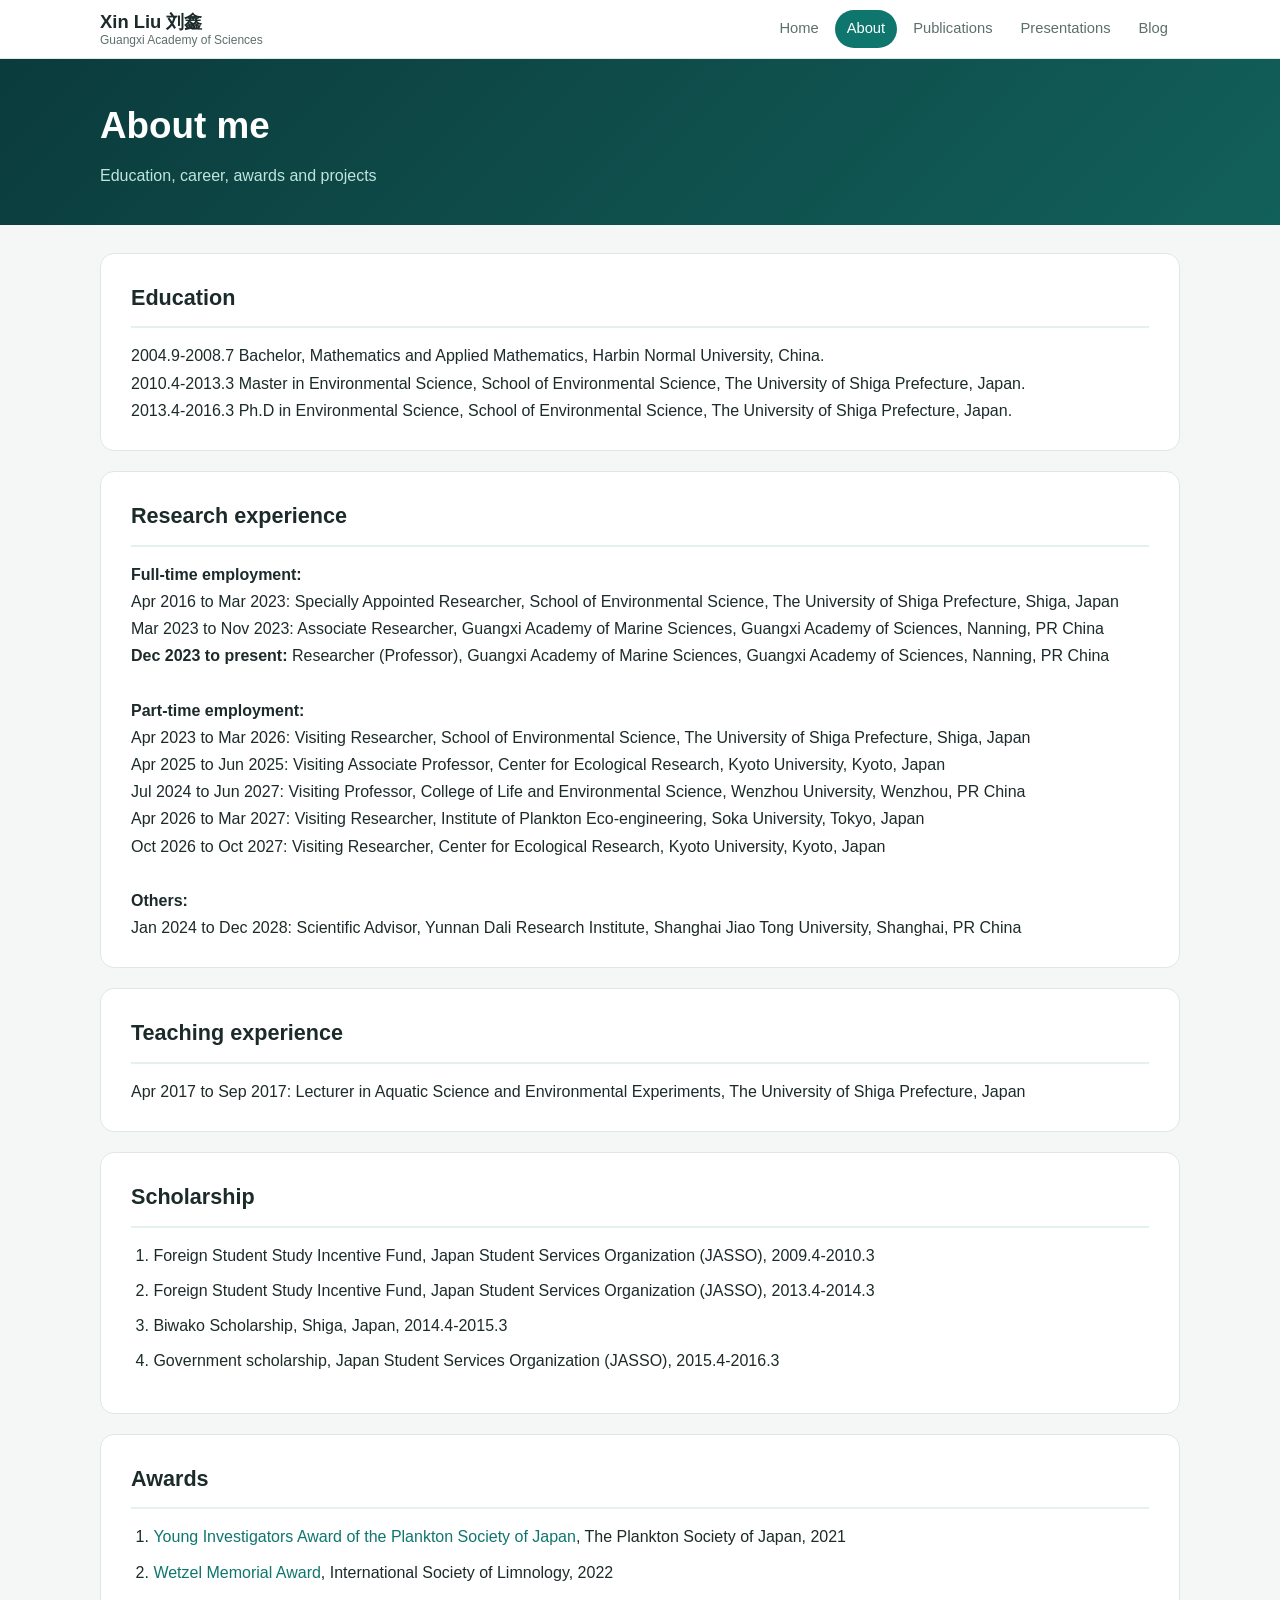
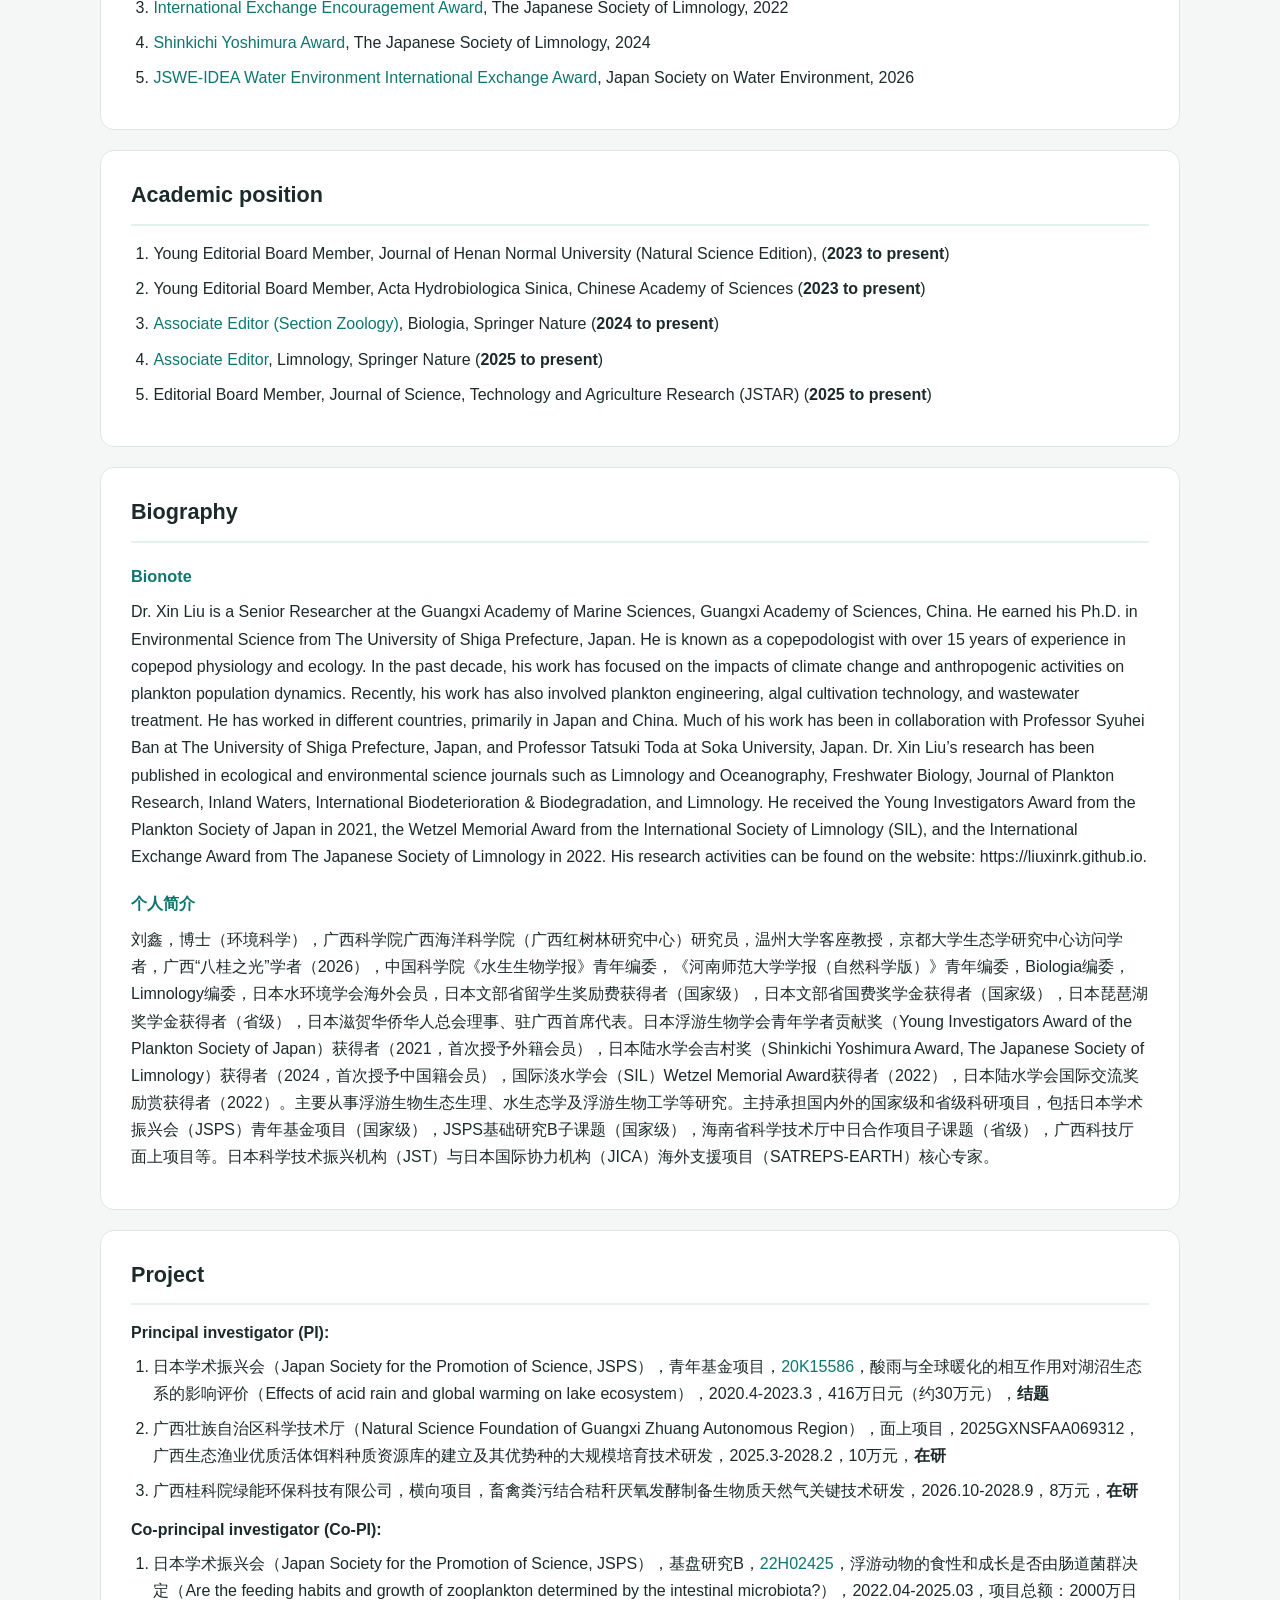
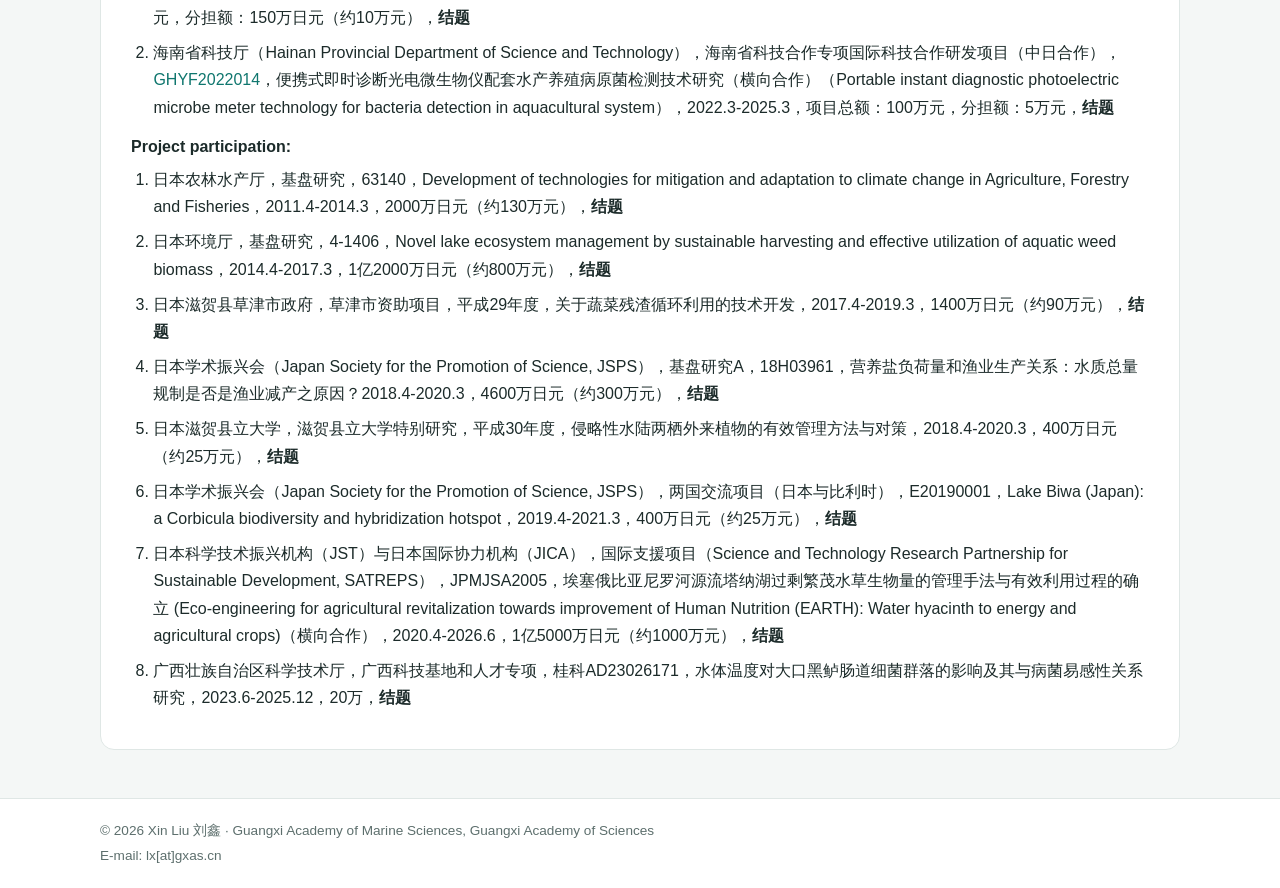
==== about.html @ dd2a8483 "Enlarge home motto" ====
<!doctype html>
<html lang="en">
<head>
  <meta charset="utf-8">
  <meta name="viewport" content="width=device-width, initial-scale=1">
  <title>About | Xin Liu 刘鑫</title>
  <meta name="description" content="Xin Liu (刘鑫) — plankton ecology, Guangxi Academy of Marine Sciences.">
  <link rel="icon" href="assets/favicon.svg" type="image/svg+xml">
  <link rel="stylesheet" href="assets/style.css?v=20261119g">
</head>
<body>
  <header class="site-header">
    <a class="brand" href="index.html">
      <span class="brand-name">Xin Liu <span class="cjk">刘鑫</span></span>
      <span class="brand-sub">Guangxi Academy of Sciences</span>
    </a>
    <nav class="site-nav" aria-label="Main">
      <a href="index.html">Home</a>
      <a href="about.html" aria-current="page">About</a>
      <a href="publications.html">Publications</a>
      <a href="presentations.html">Presentations</a>
      <a href="blog.html">Blog</a>
    </nav>
  </header>
  <section class="page-head">
    <div class="wrap">
      <h1>About me</h1>
      <p>Education, career, awards and projects</p>
    </div>
  </section>
  <main class="wrap stack">
    <section class="card">
      <h2>Education</h2>
      <div class="prose">2004.9-2008.7 Bachelor, Mathematics and Applied Mathematics, Harbin Normal University, China.<br/>2010.4-2013.3 Master in Environmental Science, School of Environmental Science, The University of Shiga Prefecture, Japan.<br/>2013.4-2016.3 Ph.D in Environmental Science, School of Environmental Science, The University of Shiga Prefecture, Japan.</div>
    </section>
    <section class="card">
      <h2>Research experience</h2>
      <div class="prose"><strong>Full-time employment:</strong><br/>Apr 2016 to Mar 2023: Specially Appointed Researcher, School of Environmental Science, The University of Shiga Prefecture, Shiga, Japan<br/>Mar 2023 to Nov 2023: Associate Researcher, Guangxi Academy of Marine Sciences, Guangxi Academy of Sciences, Nanning, PR China<br/><strong>Dec 2023 to present:</strong> Researcher (Professor), Guangxi Academy of Marine Sciences, Guangxi Academy of Sciences, Nanning, PR China<br/><br/><strong>Part-time employment:</strong><br/>Apr 2023 to Mar 2026: Visiting Researcher, School of Environmental Science, The University of Shiga Prefecture, Shiga, Japan<br/>Apr 2025 to Jun 2025: Visiting Associate Professor, Center for Ecological Research, Kyoto University, Kyoto, Japan<br/>Jul 2024 to Jun 2027: Visiting Professor, College of Life and Environmental Science, Wenzhou University, Wenzhou, PR China<br/>Apr 2026 to Mar 2027: Visiting Researcher, Institute of Plankton Eco-engineering, Soka University, Tokyo, Japan<br/>Oct 2026 to Oct 2027: Visiting Researcher, Center for Ecological Research, Kyoto University, Kyoto, Japan<br/><br/><strong>Others:</strong><br/>Jan 2024 to Dec 2028: Scientific Advisor, Yunnan Dali Research Institute, Shanghai Jiao Tong University, Shanghai, PR China</div>
    </section>
    <section class="card">
      <h2>Teaching experience</h2>
      <div class="prose">Apr 2017 to Sep 2017: Lecturer in Aquatic Science and Environmental Experiments, The University of Shiga Prefecture, Japan</div>
    </section>
    <section class="card">
      <h2>Scholarship</h2>
      <div class="prose"><ol><li>Foreign Student Study Incentive Fund, Japan Student Services Organization (JASSO), 2009.4-2010.3</li><li>Foreign Student Study Incentive Fund, Japan Student Services Organization (JASSO), 2013.4-2014.3</li><li>Biwako Scholarship, Shiga, Japan, 2014.4-2015.3</li><li>Government scholarship, Japan Student Services Organization (JASSO), 2015.4-2016.3</li></ol></div>
    </section>
    <section class="card">
      <h2>Awards</h2>
      <div class="prose"><ol><li><a href="https://www.plankton.jp/sub11.html" rel="noopener" target="_blank">Young Investigators Award of the Plankton Society of Japan</a>, The Plankton Society of Japan, 2021</li><li><a href="https://limnology.org/funding/wetzel-sil-congress-travel-award/past-winners-wetzel-sil-congress-travel-award/" rel="noopener" target="_blank">Wetzel Memorial Award</a>, International Society of Limnology, 2022</li><li><a href="https://www.jslim.jp/?page_id=446" rel="noopener" target="_blank">International Exchange Encouragement Award</a>, The Japanese Society of Limnology, 2022</li><li><a href="https://www.jslim.jp/?page_id=438" rel="noopener" target="_blank">Shinkichi Yoshimura Award</a>, The Japanese Society of Limnology, 2024</li><li><a href="https://www.jswe.or.jp/awards/idea/index.html" rel="noopener" target="_blank">JSWE-IDEA Water Environment International Exchange Award</a>, Japan Society on Water Environment, 2026</li></ol></div>
    </section>
    <section class="card">
      <h2>Academic position</h2>
      <div class="prose"><ol><li>Young Editorial Board Member, Journal of Henan Normal University (Natural Science Edition), (<strong>2023 to present</strong>)</li><li>Young Editorial Board Member, Acta Hydrobiologica Sinica, Chinese Academy of Sciences (<strong>2023 to present</strong>)</li><li><a href="https://link.springer.com/journal/11756/editorial-board" rel="noopener" target="_blank">Associate Editor (Section Zoology)</a>, Biologia, Springer Nature (<strong>2024 to present</strong>)</li><li><a href="https://link.springer.com/journal/10201/editorial-board" rel="noopener" target="_blank">Associate Editor</a>, Limnology, Springer Nature (<strong>2025 to present</strong>)</li><li>Editorial Board Member, Journal of Science, Technology and Agriculture Research (JSTAR) (<strong>2025 to present</strong>)</li></ol></div>
    </section>
    <section class="card" id="bio">
      <h2>Biography</h2>
      <div class="prose"><h3>Bionote</h3><p>Dr. Xin Liu is a Senior Researcher at the Guangxi Academy of Marine Sciences, Guangxi Academy of Sciences, China. He earned his Ph.D. in Environmental Science from The University of Shiga Prefecture, Japan. He is known as a copepodologist with over 15 years of experience in copepod physiology and ecology. In the past decade, his work has focused on the impacts of climate change and anthropogenic activities on plankton population dynamics. Recently, his work has also involved plankton engineering, algal cultivation technology, and wastewater treatment. He has worked in different countries, primarily in Japan and China. Much of his work has been in collaboration with Professor Syuhei Ban at The University of Shiga Prefecture, Japan, and Professor Tatsuki Toda at Soka University, Japan. Dr. Xin Liu’s research has been published in ecological and environmental science journals such as Limnology and Oceanography, Freshwater Biology, Journal of Plankton Research, Inland Waters, International Biodeterioration &amp; Biodegradation, and Limnology. He received the Young Investigators Award from the Plankton Society of Japan in 2021, the Wetzel Memorial Award from the International Society of Limnology (SIL), and the International Exchange Award from The Japanese Society of Limnology in 2022. His research activities can be found on the website: https://liuxinrk.github.io.</p><h3>个人简介</h3><p>刘鑫，博士（环境科学），广西科学院广西海洋科学院（广西红树林研究中心）研究员，温州大学客座教授，京都大学生态学研究中心访问学者，广西“八桂之光”学者（2026），中国科学院《水生生物学报》青年编委，《河南师范大学学报（自然科学版）》青年编委，Biologia编委，Limnology编委，日本水环境学会海外会员，日本文部省留学生奖励费获得者（国家级），日本文部省国费奖学金获得者（国家级），日本琵琶湖奖学金获得者（省级），日本滋贺华侨华人总会理事、驻广西首席代表。日本浮游生物学会青年学者贡献奖（Young Investigators Award of the Plankton Society of Japan）获得者（2021，首次授予外籍会员），日本陆水学会吉村奖（Shinkichi Yoshimura Award, The Japanese Society of Limnology）获得者（2024，首次授予中国籍会员），国际淡水学会（SIL）Wetzel Memorial Award获得者（2022），日本陆水学会国际交流奖励赏获得者（2022）。主要从事浮游生物生态生理、水生态学及浮游生物工学等研究。主持承担国内外的国家级和省级科研项目，包括日本学术振兴会（JSPS）青年基金项目（国家级），JSPS基础研究B子课题（国家级），海南省科学技术厅中日合作项目子课题（省级），广西科技厅面上项目等。日本科学技术振兴机构（JST）与日本国际协力机构（JICA）海外支援项目（SATREPS-EARTH）核心专家。</p></div>
    </section>
    <section class="card">
      <h2>Project</h2>
      <div class="prose"><strong>Principal investigator (PI):</strong><ol><li>日本学术振兴会（Japan Society for the Promotion of Science, JSPS），青年基金项目，<a href="https://kaken.nii.ac.jp/ja/grant/KAKENHI-PROJECT-20K15586/" rel="noopener" target="_blank">20K15586</a>，酸雨与全球暖化的相互作用对湖沼生态系的影响评价（Effects of acid rain and global warming on lake ecosystem），2020.4-2023.3，416万日元（约30万元），<strong>结题</strong></li><li>广西壮族自治区科学技术厅（Natural Science Foundation of Guangxi Zhuang Autonomous Region），面上项目，2025GXNSFAA069312，广西生态渔业优质活体饵料种质资源库的建立及其优势种的大规模培育技术研发，2025.3-2028.2，10万元，<strong>在研</strong></li><li>广西桂科院绿能环保科技有限公司，横向项目，畜禽粪污结合秸秆厌氧发酵制备生物质天然气关键技术研发，2026.10-2028.9，8万元，<strong>在研</strong></li></ol><strong>Co-principal investigator (Co-PI):</strong><ol><li>日本学术振兴会（Japan Society for the Promotion of Science, JSPS），基盘研究B，<a href="https://kaken.nii.ac.jp/ja/grant/KAKENHI-PROJECT-23K23690/" rel="noopener" target="_blank">22H02425</a>，浮游动物的食性和成长是否由肠道菌群决定（Are the feeding habits and growth of zooplankton determined by the intestinal microbiota?），2022.04-2025.03，项目总额：2000万日元，分担额：150万日元（约10万元），<strong>结题</strong></li><li>海南省科技厅（Hainan Provincial Department of Science and Technology），海南省科技合作专项国际科技合作研发项目（中日合作），<a href="http://dost.hainan.gov.cn/xxgk/xxgkzl/xxgkml/202203/t20220314_3154791.html" rel="noopener" target="_blank">GHYF2022014</a>，便携式即时诊断光电微生物仪配套水产养殖病原菌检测技术研究（横向合作）（Portable instant diagnostic photoelectric microbe meter technology for bacteria detection in aquacultural system），2022.3-2025.3，项目总额：100万元，分担额：5万元，<strong>结题</strong></li></ol><strong>Project participation:</strong><ol><li>日本农林水产厅，基盘研究，63140，Development of technologies for mitigation and adaptation to climate change in Agriculture, Forestry and Fisheries，2011.4-2014.3，2000万日元（约130万元），<strong>结题</strong></li><li>日本环境厅，基盘研究，4-1406，Novel lake ecosystem management by sustainable harvesting and effective utilization of aquatic weed biomass，2014.4-2017.3，1亿2000万日元（约800万元），<strong>结题</strong></li><li>日本滋贺县草津市政府，草津市资助项目，平成29年度，关于蔬菜残渣循环利用的技术开发，2017.4-2019.3，1400万日元（约90万元），<strong>结题</strong></li><li>日本学术振兴会（Japan Society for the Promotion of Science, JSPS），基盘研究A，18H03961，营养盐负荷量和渔业生产关系：水质总量规制是否是渔业减产之原因？2018.4-2020.3，4600万日元（约300万元），<strong>结题</strong></li><li>日本滋贺县立大学，滋贺县立大学特别研究，平成30年度，侵略性水陆两栖外来植物的有效管理方法与对策，2018.4-2020.3，400万日元（约25万元），<strong>结题</strong></li><li>日本学术振兴会（Japan Society for the Promotion of Science, JSPS），两国交流项目（日本与比利时），E20190001，Lake Biwa (Japan): a Corbicula biodiversity and hybridization hotspot，2019.4-2021.3，400万日元（约25万元），<strong>结题</strong></li><li>日本科学技术振兴机构（JST）与日本国际协力机构（JICA），国际支援项目（Science and Technology Research Partnership for Sustainable Development, SATREPS），JPMJSA2005，埃塞俄比亚尼罗河源流塔纳湖过剩繁茂水草生物量的管理手法与有效利用过程的确立 (Eco-engineering for agricultural revitalization towards improvement of Human Nutrition (EARTH): Water hyacinth to energy and agricultural crops)（横向合作），2020.4-2026.6，1亿5000万日元（约1000万元），<strong>结题</strong></li><li>广西壮族自治区科学技术厅，广西科技基地和人才专项，桂科AD23026171，水体温度对大口黑鲈肠道细菌群落的影响及其与病菌易感性关系研究，2023.6-2025.12，20万，<strong>结题</strong></li></ol></div>
    </section>
  </main>
  <footer class="site-footer">
    <div class="wrap">
      <p>© 2026 Xin Liu 刘鑫 · Guangxi Academy of Marine Sciences, Guangxi Academy of Sciences</p>
      <p>E-mail: lx[at]gxas.cn</p>
    </div>
  </footer>
</body>
</html>
---- assets/style.css ----
:root {
  --bg: #f4f7f6;
  --surface: #ffffff;
  --text: #1c2b2a;
  --muted: #5d6f6d;
  --line: #dfe7e5;
  --accent: #0f766e;
  --accent-soft: #e3f2ef;
  --hero-1: #0b3b3c;
  --hero-2: #12605a;
  --radius: 14px;
  --font: -apple-system, BlinkMacSystemFont, "Segoe UI", "PingFang SC", "Hiragino Sans GB",
    "Microsoft YaHei", "Noto Sans CJK SC", "Hiragino Kaku Gothic ProN", Roboto, Arial, sans-serif;
}

* { box-sizing: border-box; }
html { scroll-behavior: smooth; scroll-padding-top: 80px; }
body { margin: 0; background: var(--bg); color: var(--text); font: 16px/1.7 var(--font); }
img { max-width: 100%; height: auto; }
a { color: var(--accent); text-decoration: none; }
a:hover { text-decoration: underline; }
.wrap { width: min(1080px, 100% - 32px); margin-inline: auto; }
.muted { color: var(--muted); font-size: .9rem; }

/* header */
.site-header {
  position: sticky; top: 0; z-index: 10;
  display: flex; align-items: center; justify-content: space-between; gap: 16px;
  padding: 10px max(16px, calc((100% - 1080px) / 2));
  background: rgba(255, 255, 255, .92); backdrop-filter: blur(8px);
  border-bottom: 1px solid var(--line);
}
.brand { display: flex; flex-direction: column; line-height: 1.25; color: var(--text); }
.brand:hover { text-decoration: none; }
.brand-name { font-weight: 700; font-size: 1.15rem; }
.brand-sub { font-size: .75rem; color: var(--muted); }
.site-nav { display: flex; gap: 4px; overflow-x: auto; scrollbar-width: none; }
.site-nav a { padding: 6px 12px; border-radius: 999px; color: var(--muted); font-size: .92rem; white-space: nowrap; }
.site-nav a:hover { background: var(--accent-soft); color: var(--accent); text-decoration: none; }
.site-nav a[aria-current="page"] { background: var(--accent); color: #fff; }

/* hero */
.hero {
  position: relative; overflow: hidden; isolation: isolate;
  color: #eaf6f4;
  background:
    conic-gradient(from 148deg at 18% -40%, transparent 0deg, rgba(210,255,240,.06) 6deg, transparent 12deg,
      transparent 18deg, rgba(210,255,240,.045) 22deg, transparent 28deg, transparent 36deg,
      rgba(210,255,240,.035) 41deg, transparent 48deg, transparent 360deg),
    radial-gradient(ellipse 75% 95% at 22% -25%, rgba(170,240,222,.20), transparent 70%),
    radial-gradient(ellipse 70% 80% at 100% 125%, rgba(0,18,22,.45), transparent 70%),
    linear-gradient(165deg, #0d4646, #0a3536 55%, #082c2e);
  padding: 56px 0;
}
/* marine snow: slowly sinking particles */
.hero::before {
  content: ""; position: absolute; inset: 0; z-index: -1;
  background: url("marine-snow.svg") 0 0 / 600px 600px;
  animation: snow-sink 150s linear infinite;
}
@keyframes snow-sink { to { background-position: 0 600px; } }
@media (prefers-reduced-motion: reduce) { .hero::before { animation: none; } }
.hero-grid { display: grid; grid-template-columns: 1fr 300px; gap: 48px; align-items: center; }
.motto { margin: 0 0 22px; font-size: clamp(1.25rem, 2.6vw, 1.5rem); line-height: 1.5; font-weight: 500; color: #d3f1ec; }
.motto span { font-size: clamp(1rem, 1.9vw, 1.15rem); font-weight: 400; letter-spacing: .02em; color: #bfe5df; }
.hero h1 { margin: 0; font-size: clamp(2rem, 5vw, 3rem); line-height: 1.15; color: #fff; }
.alias { font-weight: 400; color: #bfe5df; font-size: .6em; }
.names { margin: 6px 0 18px; display: flex; gap: 16px; font-size: 1.25rem; color: #d6efeb; }
.affil { list-style: none; margin: 0 0 26px; padding: 0; font-size: .95rem; }
.affil li { padding-left: 16px; position: relative; margin-bottom: 6px; }
.affil li::before { content: ""; position: absolute; left: 0; top: .7em; width: 6px; height: 6px; border-radius: 50%; background: #5eead4; }
.actions { display: flex; flex-wrap: wrap; gap: 10px; }
.btn { display: inline-block; padding: 9px 20px; border-radius: 999px; background: #fff; color: var(--hero-1); font-weight: 600; font-size: .95rem; }
.btn:hover { text-decoration: none; background: #d9f3ee; }
.btn-ghost { background: transparent; color: #fff; border: 1px solid rgba(255,255,255,.6); }
.btn-ghost:hover { background: rgba(255,255,255,.12); }
.portrait-wrap { justify-self: center; }
.portrait { display: block; width: 300px; aspect-ratio: 1; object-fit: cover; border-radius: 50%; border: 5px solid rgba(255,255,255,.85); box-shadow: 0 16px 40px rgba(0,0,0,.3); }

/* page head (inner pages) */
.page-head { background: linear-gradient(135deg, var(--hero-1), var(--hero-2)); color: #fff; padding: 36px 0; }
.page-head h1 { margin: 0; font-size: clamp(1.7rem, 4vw, 2.3rem); }
.page-head p { margin: 4px 0 0; color: #bfe5df; }
.muted-inv { color: #bfe5df; }

/* cards & content */
.stack { display: flex; flex-direction: column; gap: 20px; padding: 28px 0 48px; }
.card { background: var(--surface); border: 1px solid var(--line); border-radius: var(--radius); padding: 26px 30px; min-width: 0; }
.card > h2 { margin: 0 0 14px; font-size: 1.35rem; padding-bottom: 10px; border-bottom: 2px solid var(--accent-soft); }
.card h3 { font-size: 1.02rem; margin: 20px 0 8px; color: var(--accent); }
.prose { overflow-wrap: anywhere; }
.prose p { margin: 0 0 12px; }
.prose ol, .prose ul { padding-left: 1.4em; margin: 6px 0 12px; }
.prose li { margin-bottom: 8px; }
.prose img { display: block; margin: 12px auto; border-radius: 8px; }
.prose u strong, .prose strong u { color: var(--accent); }

.chips { list-style: none; padding: 0; margin: 0; display: flex; flex-wrap: wrap; gap: 8px; }
.chips li { padding: 4px 12px; border-radius: 999px; background: var(--accent-soft); color: var(--accent); font-size: .9rem; }
.chips-muted li { background: #f0f3f2; color: var(--text); }

.timeline { list-style: none; padding: 0; margin: 0; }
.timeline li { display: grid; grid-template-columns: 96px 1fr; gap: 12px; padding: 8px 0; border-bottom: 1px dashed var(--line); }
.timeline li:last-child { border-bottom: 0; }
.timeline time { color: var(--muted); font-variant-numeric: tabular-nums; font-size: .9rem; padding-top: 1px; }
details summary { cursor: pointer; color: var(--accent); font-weight: 600; margin-top: 10px; }
details[open] summary { margin-bottom: 6px; }

.contact-grid { display: grid; grid-template-columns: 1fr 2fr; gap: 24px; }
.contact-grid h3 { margin-top: 0; }
.contact-grid p { margin: 0; }

/* publications */
.year-jump { display: flex; flex-wrap: wrap; gap: 6px; }
.year-jump a { padding: 3px 10px; border-radius: 6px; background: var(--surface); border: 1px solid var(--line); font-size: .88rem; }
.year { margin: 26px 0 6px !important; font-size: 1.2rem !important; }
.year:first-of-type { margin-top: 4px !important; }
.pubs { list-style: none; padding: 0; margin: 0; }
.pubs li { padding: 10px 0 10px 14px; border-left: 3px solid var(--accent-soft); margin-bottom: 8px; overflow-wrap: anywhere; }
.pubs li:hover { border-left-color: var(--accent); }

/* blog */
.post time { color: var(--muted); font-size: .88rem; }
.post > h2 { margin-top: 2px; }
.toc summary { margin: 0; }
.toc .timeline { margin-top: 10px; }
.cols { display: flex; gap: 12px; flex-wrap: wrap; }
.cols .col { flex: 1 1 220px; min-width: 0; }


/* footer */
.site-footer { border-top: 1px solid var(--line); background: var(--surface); color: var(--muted); font-size: .85rem; padding: 18px 0; }
.site-footer p { margin: 2px 0; }

@media (max-width: 760px) {
  .site-header { flex-direction: column; align-items: stretch; gap: 6px; }
  .site-nav { margin-inline: -16px; padding-inline: 12px; }
  .hero { padding: 36px 0; }
  .hero-grid { grid-template-columns: 1fr; gap: 24px; }
  .portrait-wrap { order: -1; justify-self: start; }
  .portrait { width: 180px; }
  .card { padding: 20px 18px; }
  .contact-grid { grid-template-columns: 1fr; gap: 12px; }
  .timeline li { grid-template-columns: 1fr; gap: 0; }
}
.count { display: inline-block; margin-left: 6px; padding: 0 9px; border-radius: 999px; background: var(--accent-soft); color: var(--accent); font-size: .85rem; font-weight: 600; vertical-align: middle; }
.social { display: flex; flex-wrap: wrap; gap: 10px; margin-top: 18px; }
.social a { display: inline-flex; align-items: center; gap: 7px; padding: 5px 13px 5px 9px; border-radius: 999px; background: rgba(255,255,255,.1); border: 1px solid rgba(255,255,255,.22); color: #f2fbf9; font-size: .82rem; font-weight: 500; line-height: 1.4; }
.social a:hover { background: rgba(255,255,255,.2); color: #fff; text-decoration: none; }
.social svg { flex: none; }
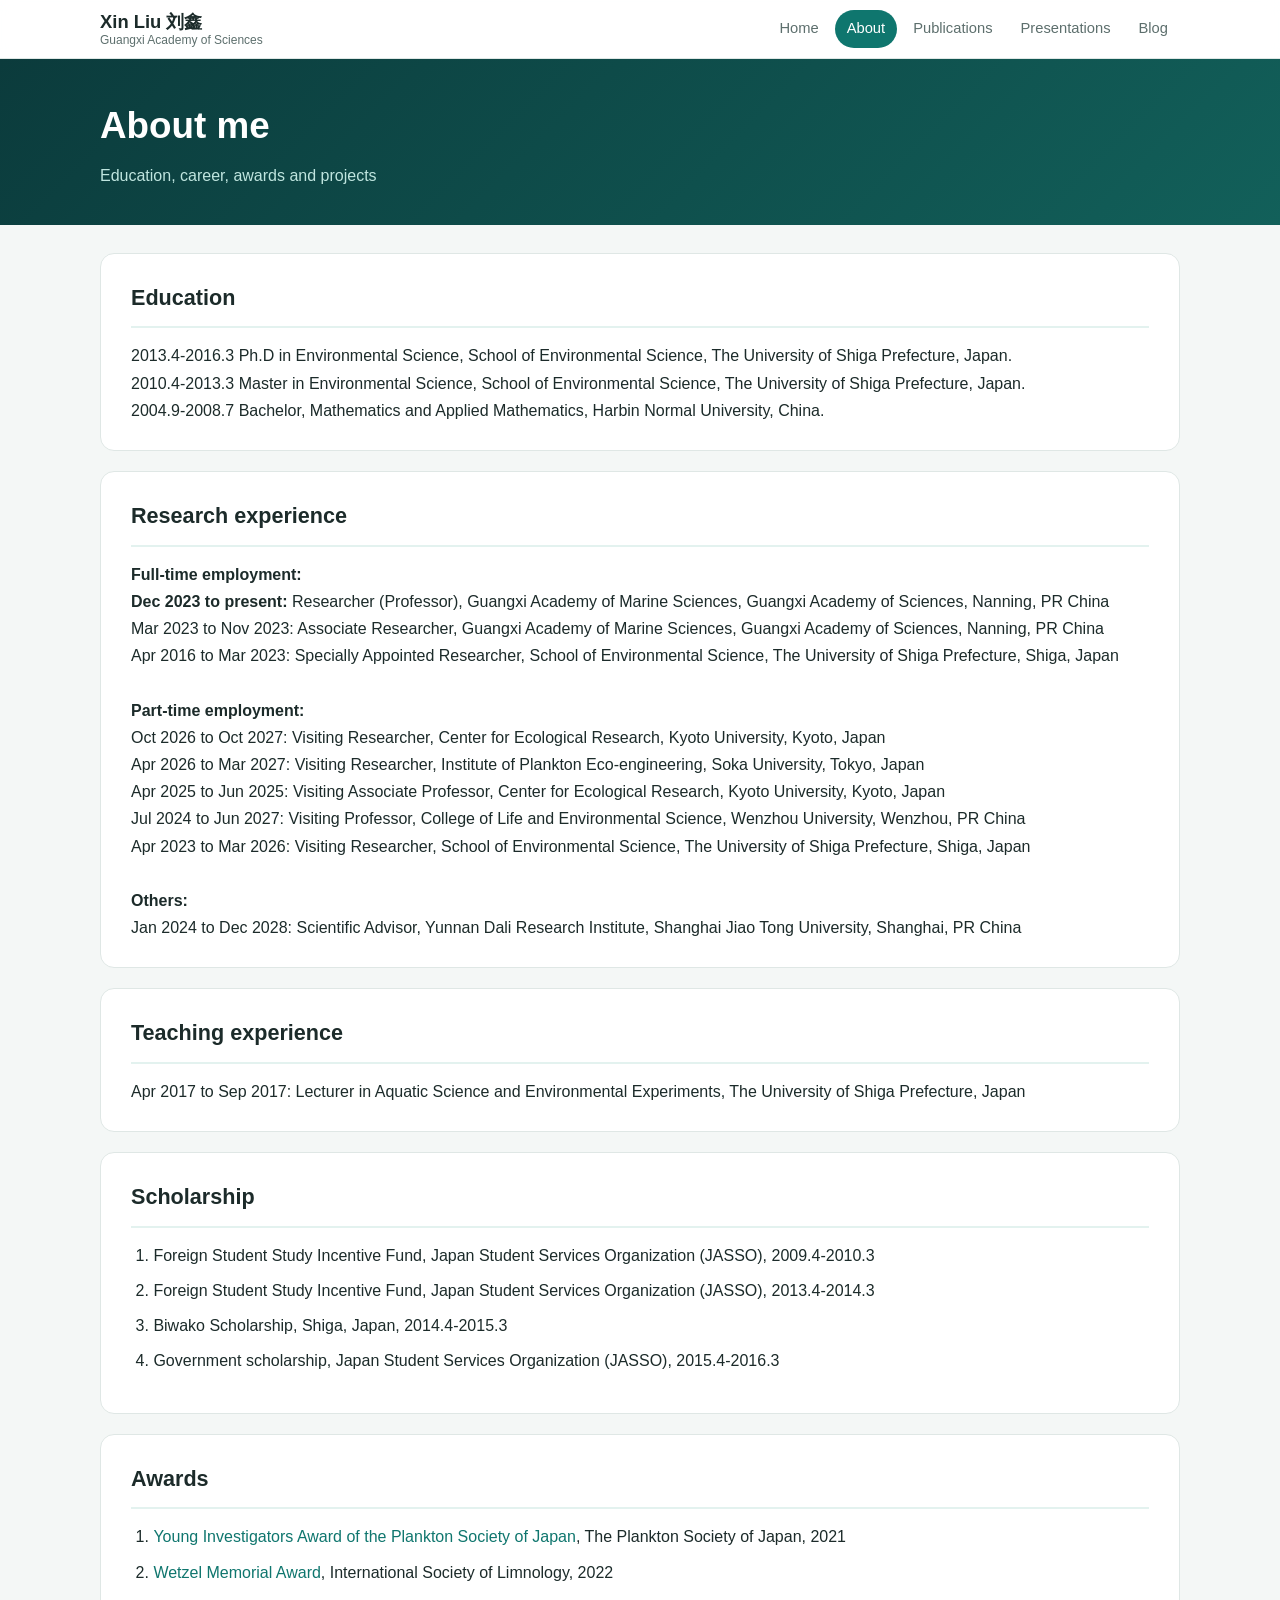
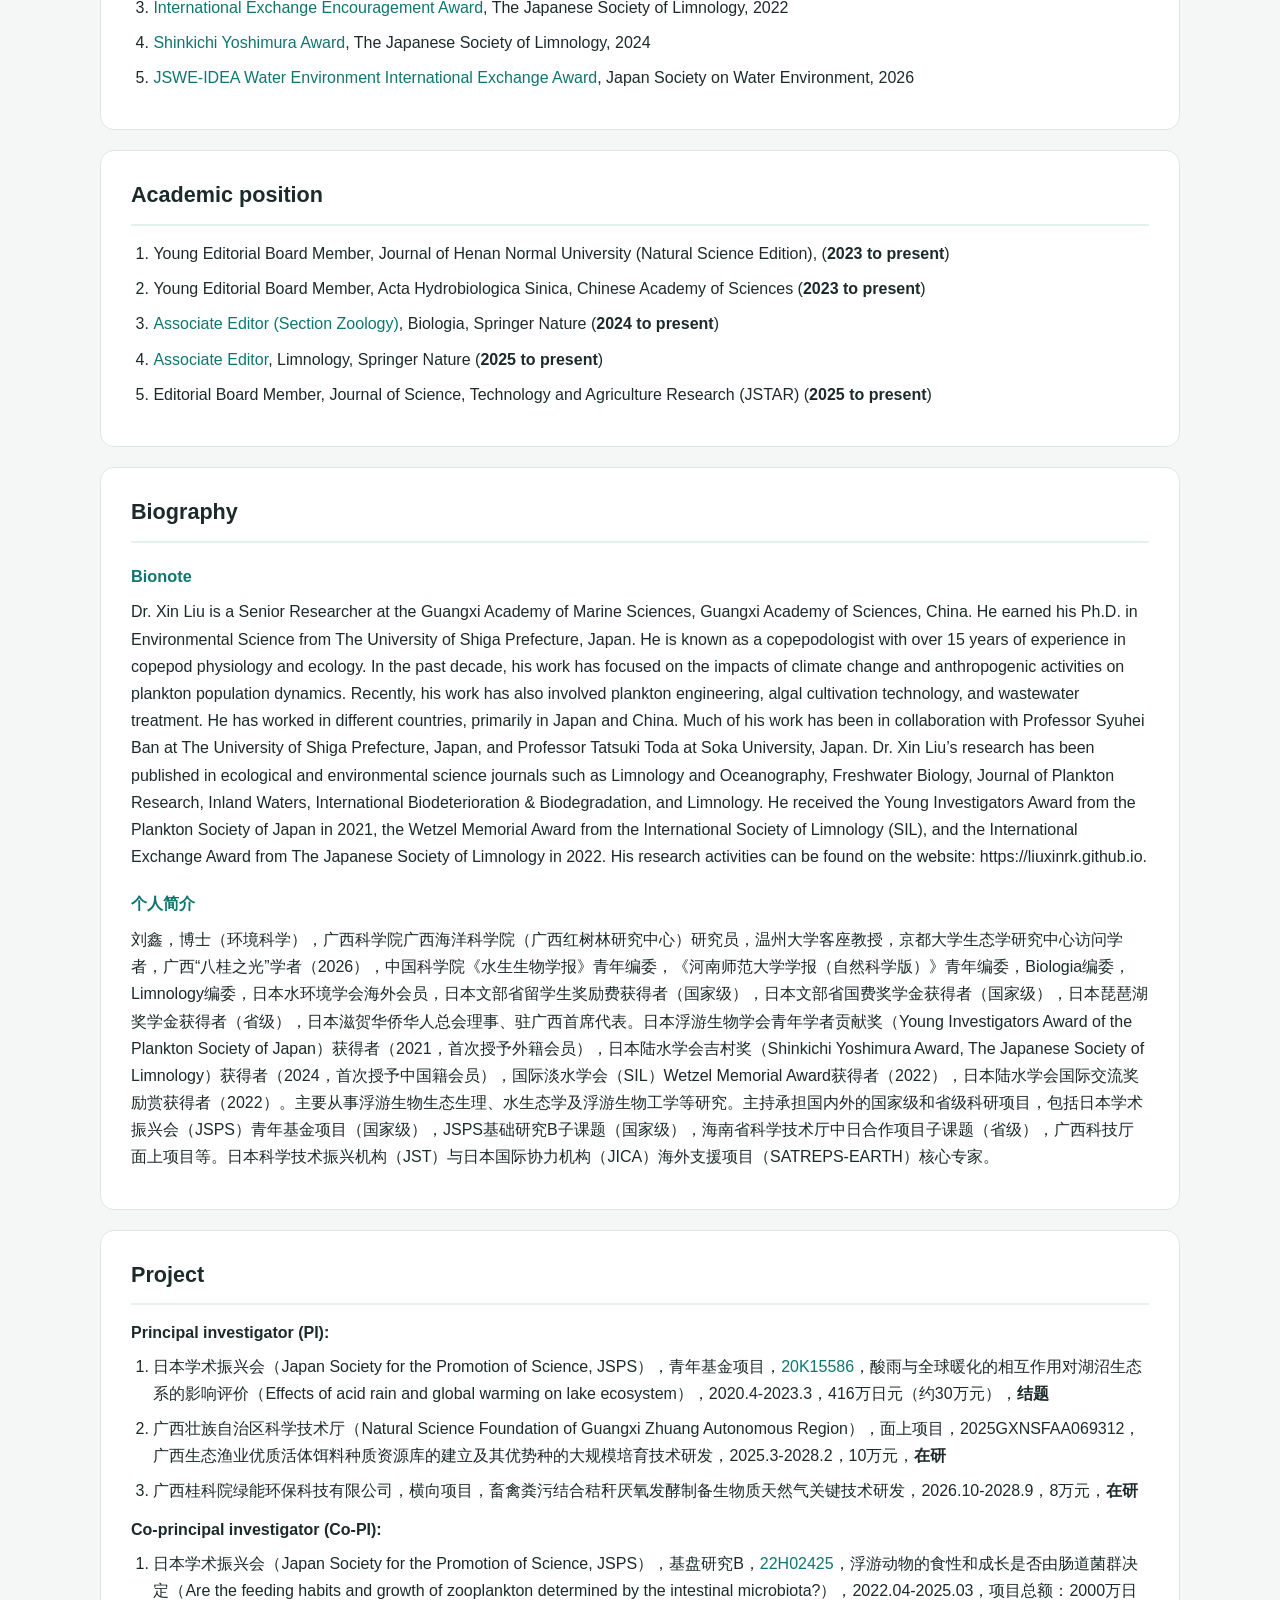
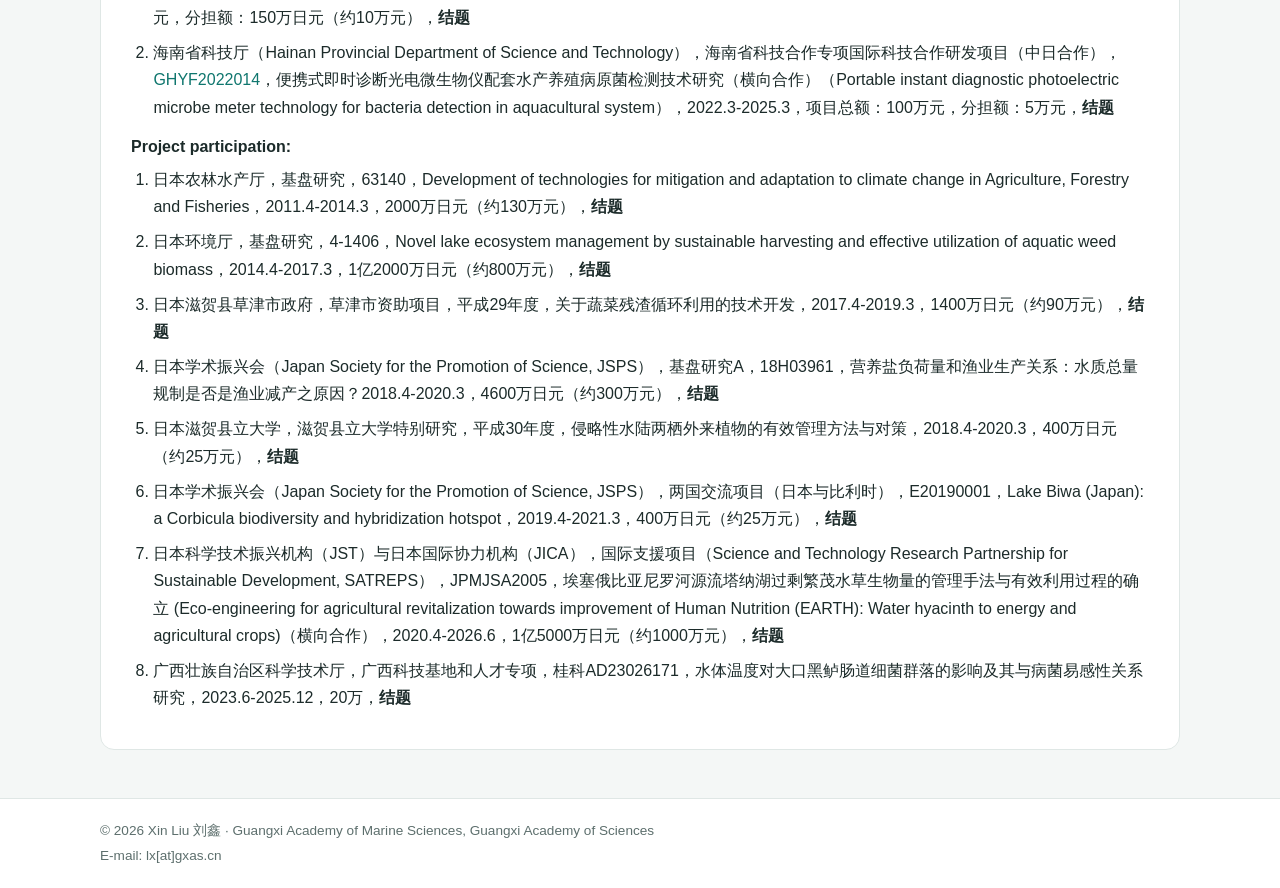
==== commit a2236d0a: "About: list education and research experience newest first" ====
--- a/about.html
+++ b/about.html
@@ -31,11 +31,11 @@
   <main class="wrap stack">
     <section class="card">
       <h2>Education</h2>
-      <div class="prose">2004.9-2008.7 Bachelor, Mathematics and Applied Mathematics, Harbin Normal University, China.<br/>2010.4-2013.3 Master in Environmental Science, School of Environmental Science, The University of Shiga Prefecture, Japan.<br/>2013.4-2016.3 Ph.D in Environmental Science, School of Environmental Science, The University of Shiga Prefecture, Japan.</div>
+      <div class="prose">2013.4-2016.3 Ph.D in Environmental Science, School of Environmental Science, The University of Shiga Prefecture, Japan.<br/>2010.4-2013.3 Master in Environmental Science, School of Environmental Science, The University of Shiga Prefecture, Japan.<br/>2004.9-2008.7 Bachelor, Mathematics and Applied Mathematics, Harbin Normal University, China.</div>
     </section>
     <section class="card">
       <h2>Research experience</h2>
-      <div class="prose"><strong>Full-time employment:</strong><br/>Apr 2016 to Mar 2023: Specially Appointed Researcher, School of Environmental Science, The University of Shiga Prefecture, Shiga, Japan<br/>Mar 2023 to Nov 2023: Associate Researcher, Guangxi Academy of Marine Sciences, Guangxi Academy of Sciences, Nanning, PR China<br/><strong>Dec 2023 to present:</strong> Researcher (Professor), Guangxi Academy of Marine Sciences, Guangxi Academy of Sciences, Nanning, PR China<br/><br/><strong>Part-time employment:</strong><br/>Apr 2023 to Mar 2026: Visiting Researcher, School of Environmental Science, The University of Shiga Prefecture, Shiga, Japan<br/>Apr 2025 to Jun 2025: Visiting Associate Professor, Center for Ecological Research, Kyoto University, Kyoto, Japan<br/>Jul 2024 to Jun 2027: Visiting Professor, College of Life and Environmental Science, Wenzhou University, Wenzhou, PR China<br/>Apr 2026 to Mar 2027: Visiting Researcher, Institute of Plankton Eco-engineering, Soka University, Tokyo, Japan<br/>Oct 2026 to Oct 2027: Visiting Researcher, Center for Ecological Research, Kyoto University, Kyoto, Japan<br/><br/><strong>Others:</strong><br/>Jan 2024 to Dec 2028: Scientific Advisor, Yunnan Dali Research Institute, Shanghai Jiao Tong University, Shanghai, PR China</div>
+      <div class="prose"><strong>Full-time employment:</strong><br/><strong>Dec 2023 to present:</strong> Researcher (Professor), Guangxi Academy of Marine Sciences, Guangxi Academy of Sciences, Nanning, PR China<br/>Mar 2023 to Nov 2023: Associate Researcher, Guangxi Academy of Marine Sciences, Guangxi Academy of Sciences, Nanning, PR China<br/>Apr 2016 to Mar 2023: Specially Appointed Researcher, School of Environmental Science, The University of Shiga Prefecture, Shiga, Japan<br/><br/><strong>Part-time employment:</strong><br/>Oct 2026 to Oct 2027: Visiting Researcher, Center for Ecological Research, Kyoto University, Kyoto, Japan<br/>Apr 2026 to Mar 2027: Visiting Researcher, Institute of Plankton Eco-engineering, Soka University, Tokyo, Japan<br/>Apr 2025 to Jun 2025: Visiting Associate Professor, Center for Ecological Research, Kyoto University, Kyoto, Japan<br/>Jul 2024 to Jun 2027: Visiting Professor, College of Life and Environmental Science, Wenzhou University, Wenzhou, PR China<br/>Apr 2023 to Mar 2026: Visiting Researcher, School of Environmental Science, The University of Shiga Prefecture, Shiga, Japan<br/><br/><strong>Others:</strong><br/>Jan 2024 to Dec 2028: Scientific Advisor, Yunnan Dali Research Institute, Shanghai Jiao Tong University, Shanghai, PR China</div>
     </section>
     <section class="card">
       <h2>Teaching experience</h2>
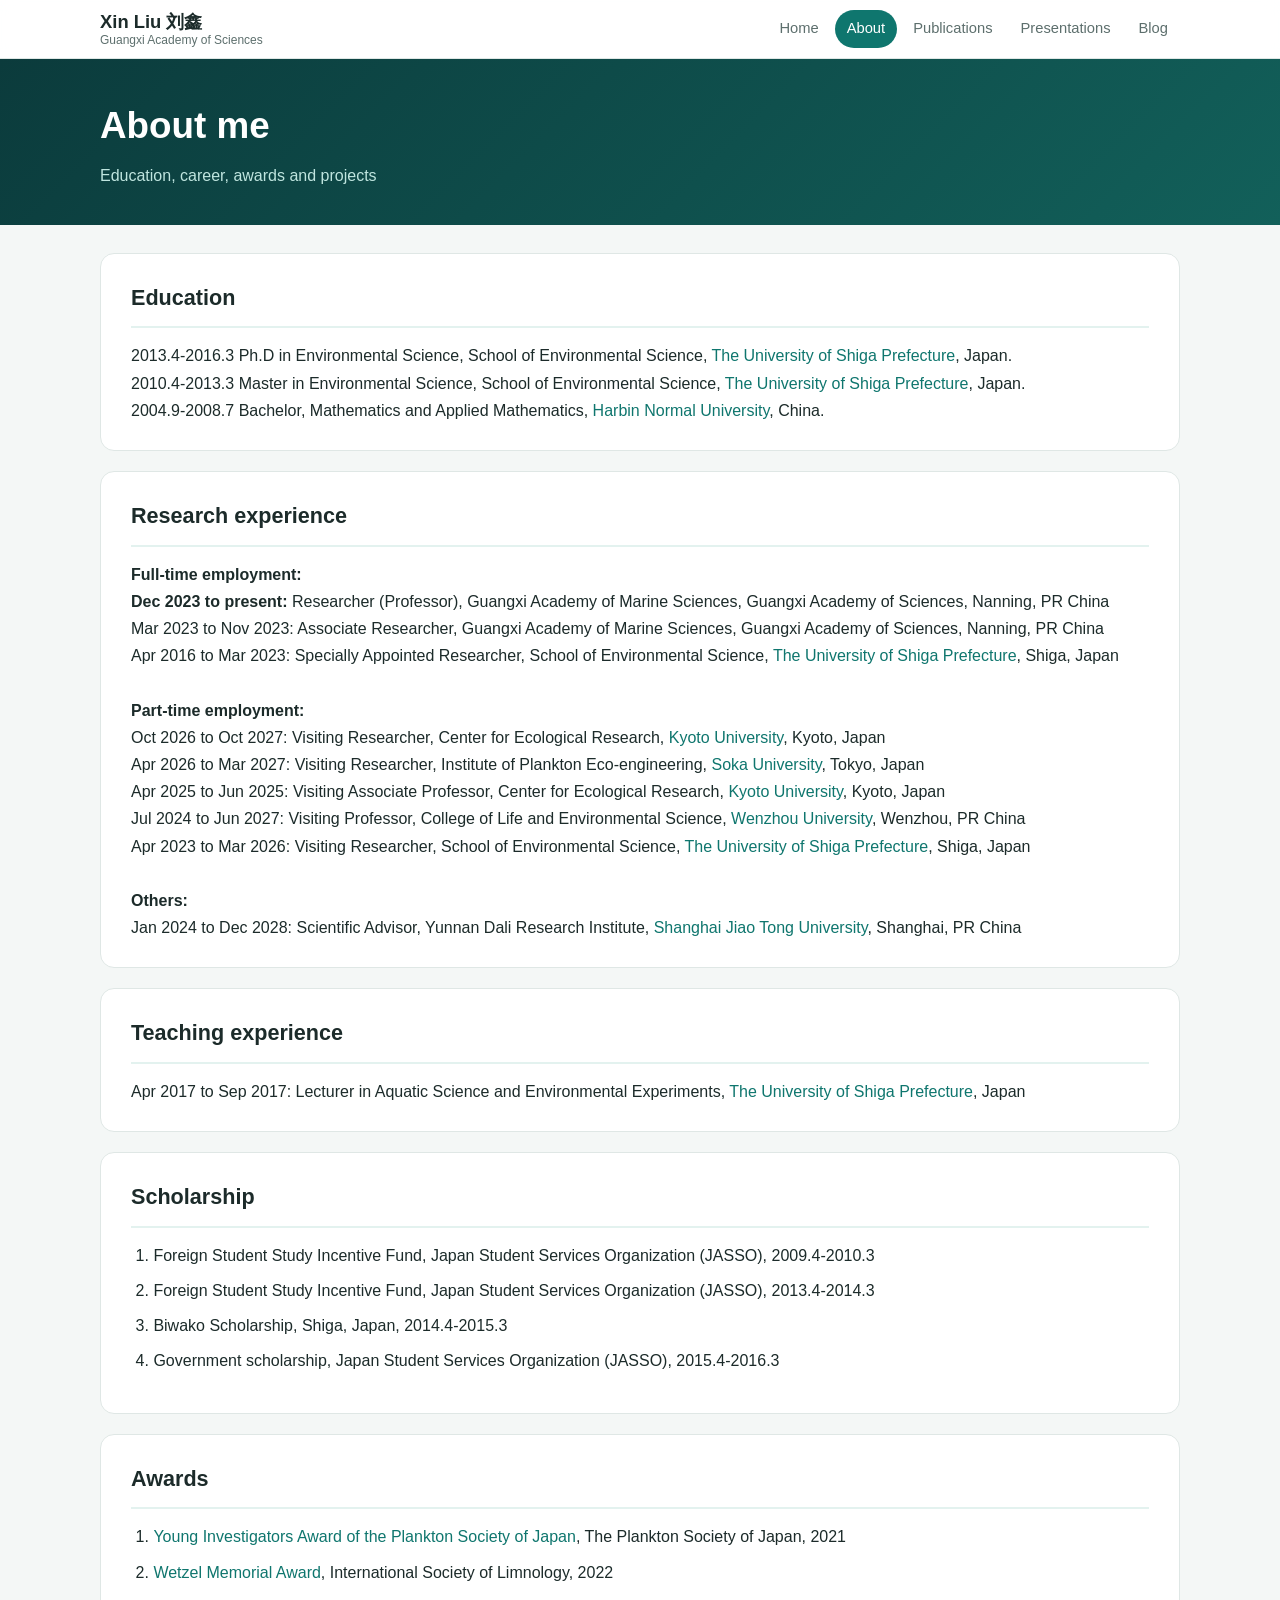
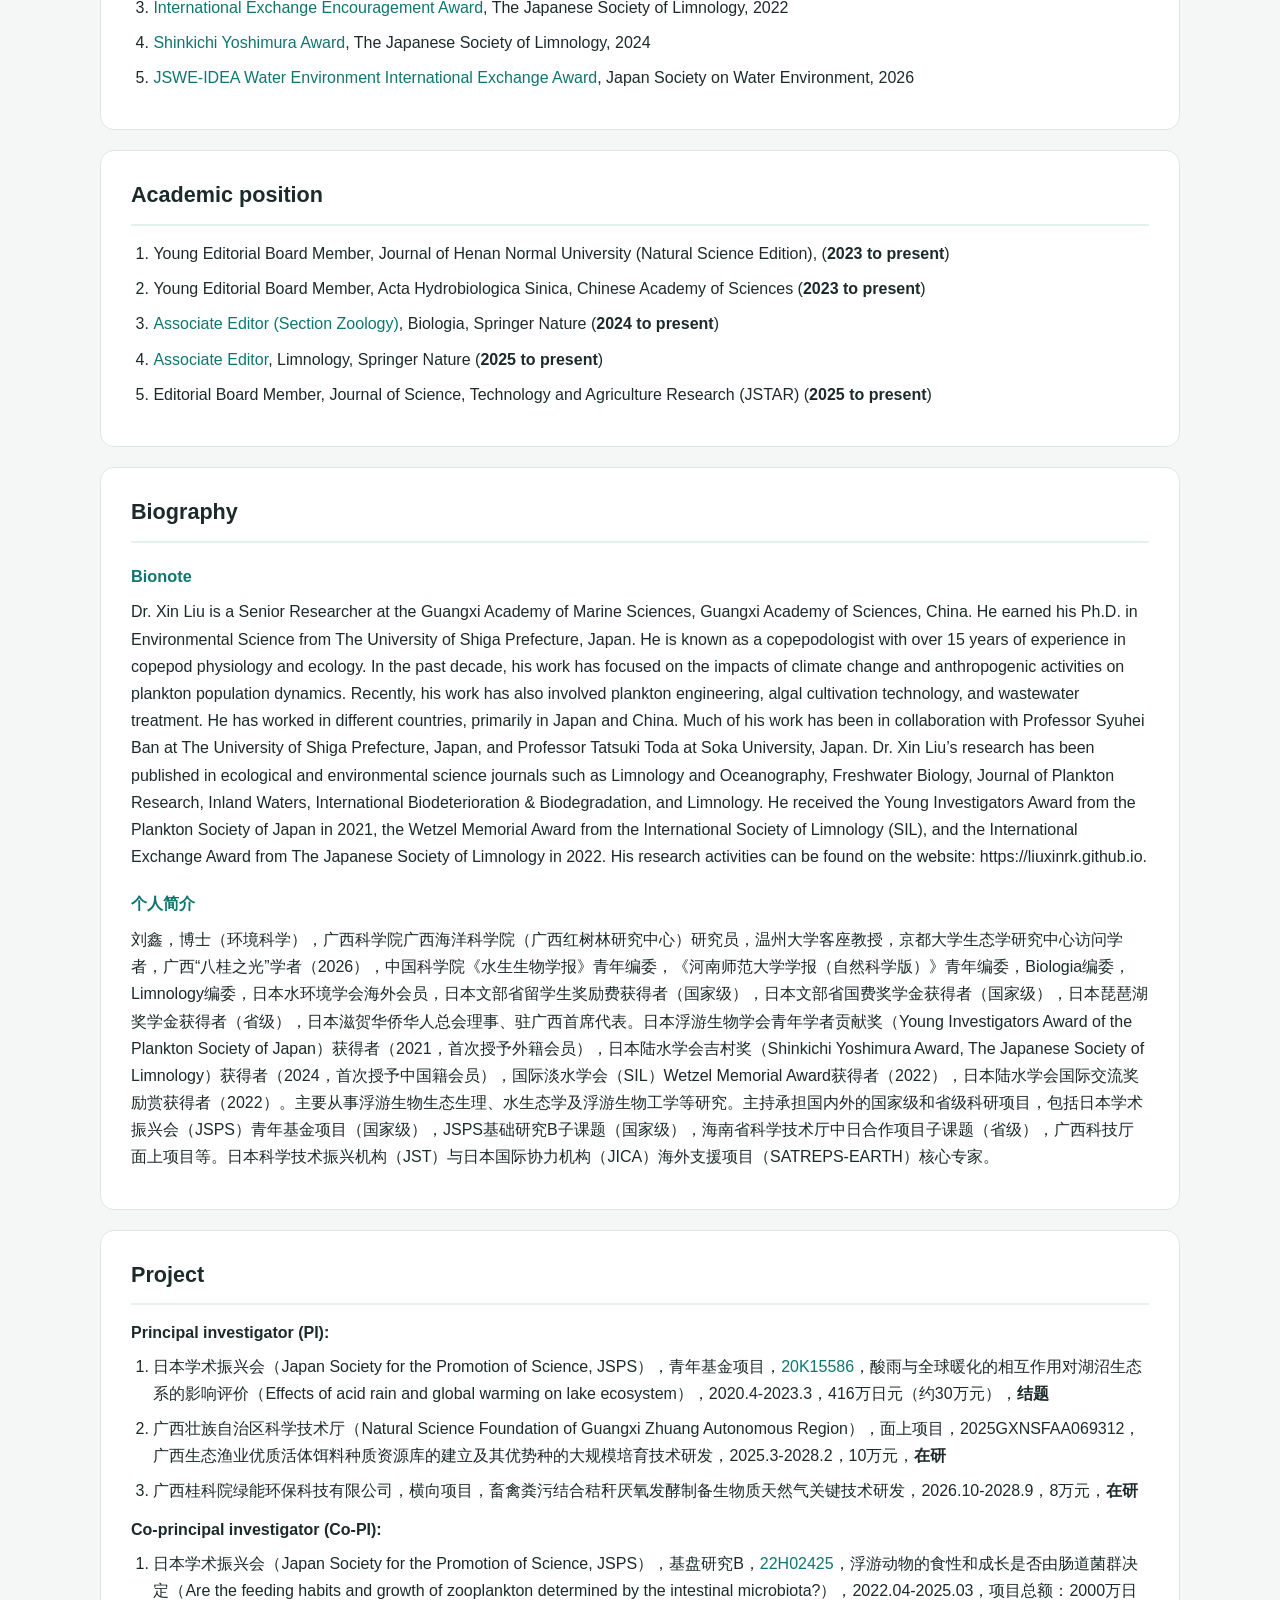
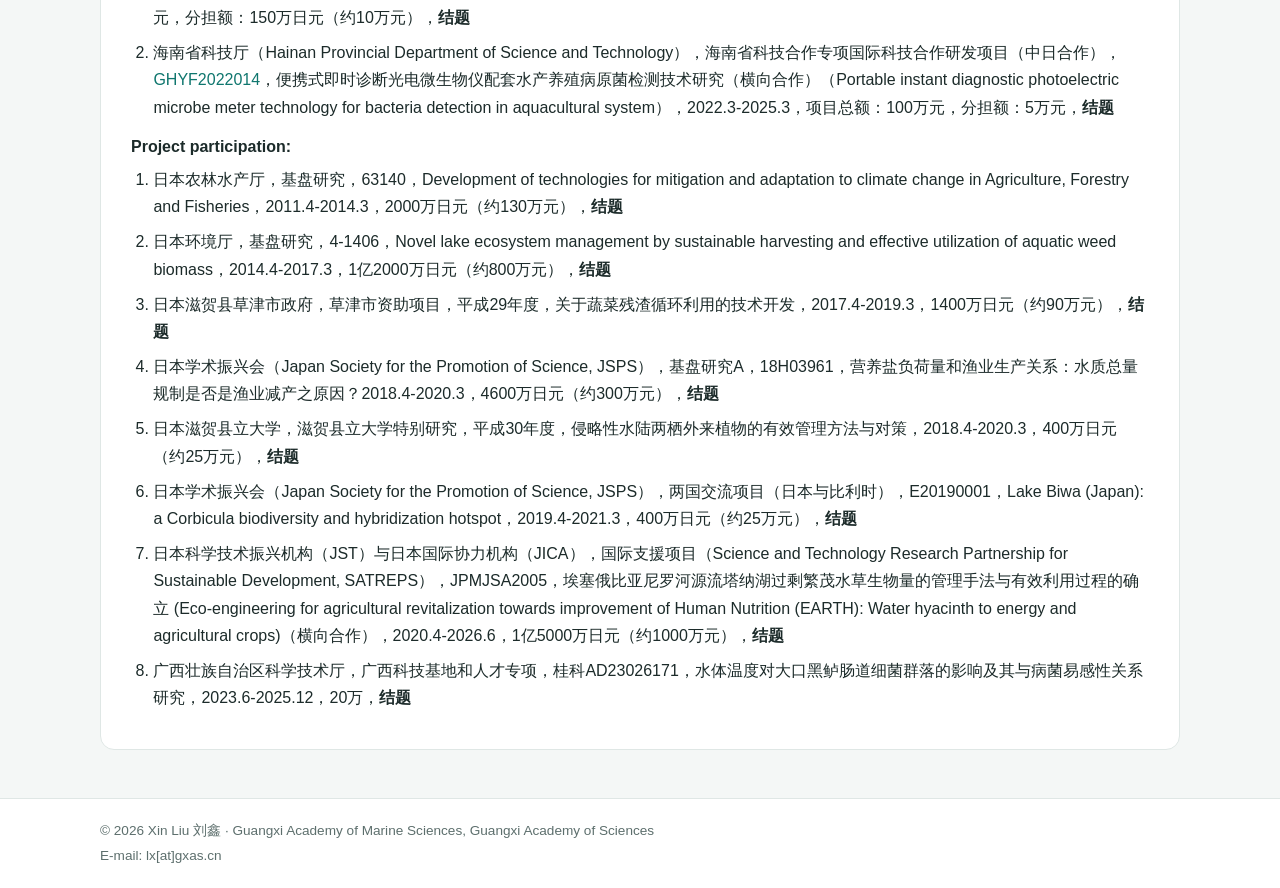
==== commit 31377440: "About: link university homepages" ====
--- a/about.html
+++ b/about.html
@@ -31,15 +31,15 @@
   <main class="wrap stack">
     <section class="card">
       <h2>Education</h2>
-      <div class="prose">2013.4-2016.3 Ph.D in Environmental Science, School of Environmental Science, The University of Shiga Prefecture, Japan.<br/>2010.4-2013.3 Master in Environmental Science, School of Environmental Science, The University of Shiga Prefecture, Japan.<br/>2004.9-2008.7 Bachelor, Mathematics and Applied Mathematics, Harbin Normal University, China.</div>
+      <div class="prose">2013.4-2016.3 Ph.D in Environmental Science, School of Environmental Science, <a href="https://www.usp.ac.jp/english/" target="_blank" rel="noopener">The University of Shiga Prefecture</a>, Japan.<br/>2010.4-2013.3 Master in Environmental Science, School of Environmental Science, <a href="https://www.usp.ac.jp/english/" target="_blank" rel="noopener">The University of Shiga Prefecture</a>, Japan.<br/>2004.9-2008.7 Bachelor, Mathematics and Applied Mathematics, <a href="http://www.hrbnu.edu.cn/" target="_blank" rel="noopener">Harbin Normal University</a>, China.</div>
     </section>
     <section class="card">
       <h2>Research experience</h2>
-      <div class="prose"><strong>Full-time employment:</strong><br/><strong>Dec 2023 to present:</strong> Researcher (Professor), Guangxi Academy of Marine Sciences, Guangxi Academy of Sciences, Nanning, PR China<br/>Mar 2023 to Nov 2023: Associate Researcher, Guangxi Academy of Marine Sciences, Guangxi Academy of Sciences, Nanning, PR China<br/>Apr 2016 to Mar 2023: Specially Appointed Researcher, School of Environmental Science, The University of Shiga Prefecture, Shiga, Japan<br/><br/><strong>Part-time employment:</strong><br/>Oct 2026 to Oct 2027: Visiting Researcher, Center for Ecological Research, Kyoto University, Kyoto, Japan<br/>Apr 2026 to Mar 2027: Visiting Researcher, Institute of Plankton Eco-engineering, Soka University, Tokyo, Japan<br/>Apr 2025 to Jun 2025: Visiting Associate Professor, Center for Ecological Research, Kyoto University, Kyoto, Japan<br/>Jul 2024 to Jun 2027: Visiting Professor, College of Life and Environmental Science, Wenzhou University, Wenzhou, PR China<br/>Apr 2023 to Mar 2026: Visiting Researcher, School of Environmental Science, The University of Shiga Prefecture, Shiga, Japan<br/><br/><strong>Others:</strong><br/>Jan 2024 to Dec 2028: Scientific Advisor, Yunnan Dali Research Institute, Shanghai Jiao Tong University, Shanghai, PR China</div>
+      <div class="prose"><strong>Full-time employment:</strong><br/><strong>Dec 2023 to present:</strong> Researcher (Professor), Guangxi Academy of Marine Sciences, Guangxi Academy of Sciences, Nanning, PR China<br/>Mar 2023 to Nov 2023: Associate Researcher, Guangxi Academy of Marine Sciences, Guangxi Academy of Sciences, Nanning, PR China<br/>Apr 2016 to Mar 2023: Specially Appointed Researcher, School of Environmental Science, <a href="https://www.usp.ac.jp/english/" target="_blank" rel="noopener">The University of Shiga Prefecture</a>, Shiga, Japan<br/><br/><strong>Part-time employment:</strong><br/>Oct 2026 to Oct 2027: Visiting Researcher, Center for Ecological Research, <a href="https://www.kyoto-u.ac.jp/en" target="_blank" rel="noopener">Kyoto University</a>, Kyoto, Japan<br/>Apr 2026 to Mar 2027: Visiting Researcher, Institute of Plankton Eco-engineering, <a href="https://www.soka.ac.jp/en/" target="_blank" rel="noopener">Soka University</a>, Tokyo, Japan<br/>Apr 2025 to Jun 2025: Visiting Associate Professor, Center for Ecological Research, <a href="https://www.kyoto-u.ac.jp/en" target="_blank" rel="noopener">Kyoto University</a>, Kyoto, Japan<br/>Jul 2024 to Jun 2027: Visiting Professor, College of Life and Environmental Science, <a href="https://www.wzu.edu.cn/" target="_blank" rel="noopener">Wenzhou University</a>, Wenzhou, PR China<br/>Apr 2023 to Mar 2026: Visiting Researcher, School of Environmental Science, <a href="https://www.usp.ac.jp/english/" target="_blank" rel="noopener">The University of Shiga Prefecture</a>, Shiga, Japan<br/><br/><strong>Others:</strong><br/>Jan 2024 to Dec 2028: Scientific Advisor, Yunnan Dali Research Institute, <a href="https://en.sjtu.edu.cn/" target="_blank" rel="noopener">Shanghai Jiao Tong University</a>, Shanghai, PR China</div>
     </section>
     <section class="card">
       <h2>Teaching experience</h2>
-      <div class="prose">Apr 2017 to Sep 2017: Lecturer in Aquatic Science and Environmental Experiments, The University of Shiga Prefecture, Japan</div>
+      <div class="prose">Apr 2017 to Sep 2017: Lecturer in Aquatic Science and Environmental Experiments, <a href="https://www.usp.ac.jp/english/" target="_blank" rel="noopener">The University of Shiga Prefecture</a>, Japan</div>
     </section>
     <section class="card">
       <h2>Scholarship</h2>
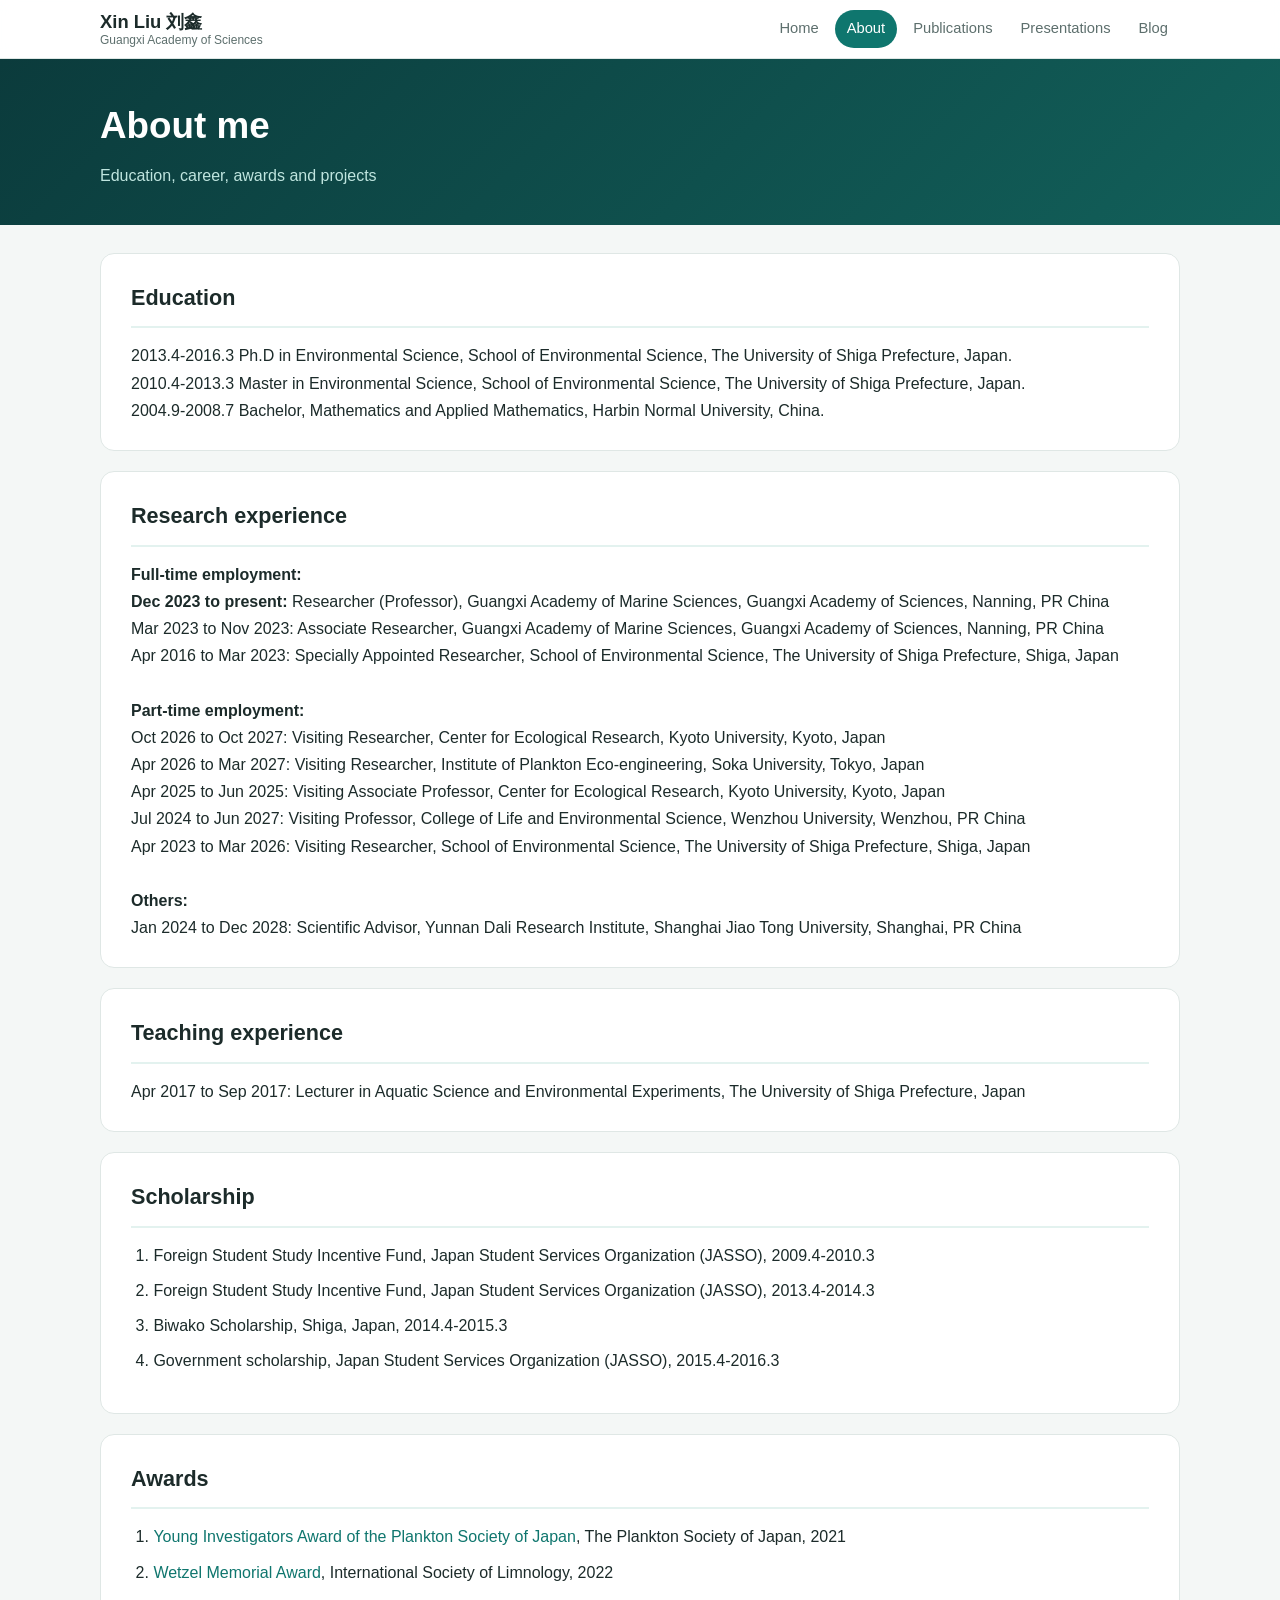
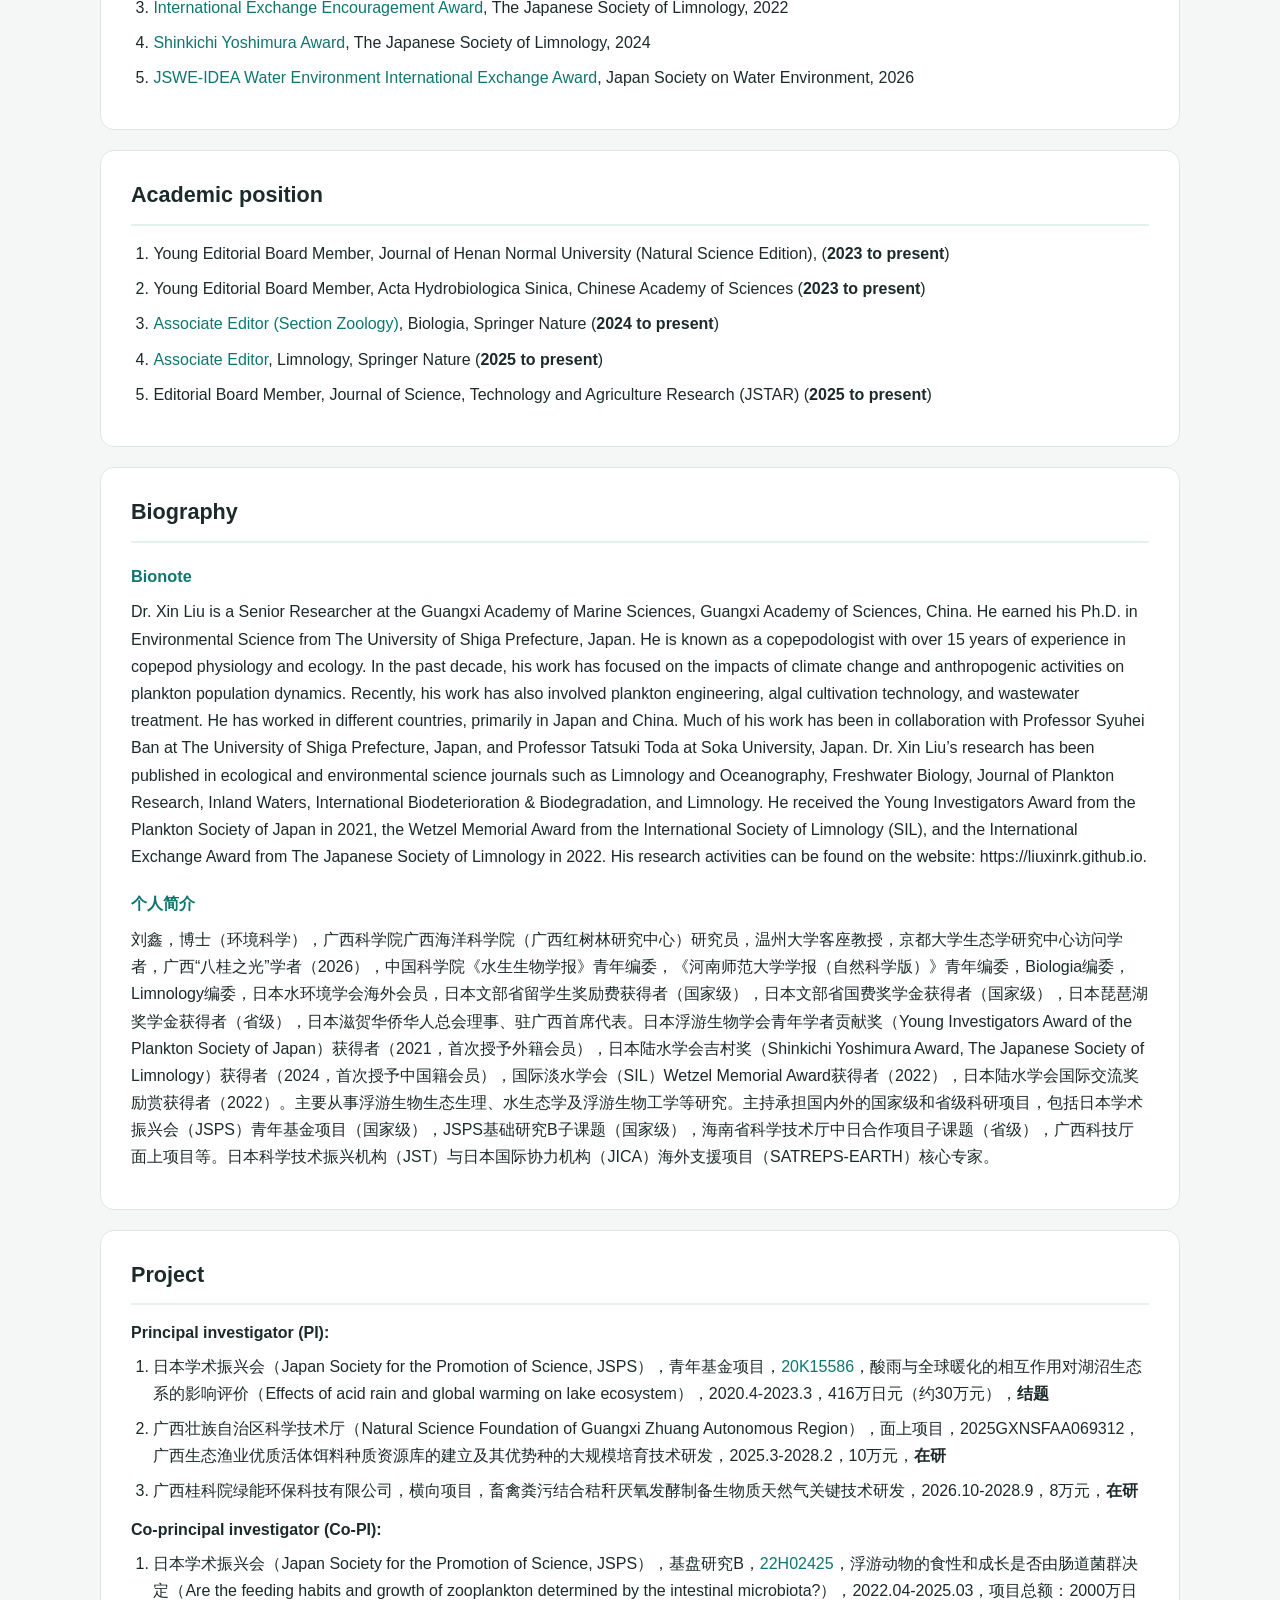
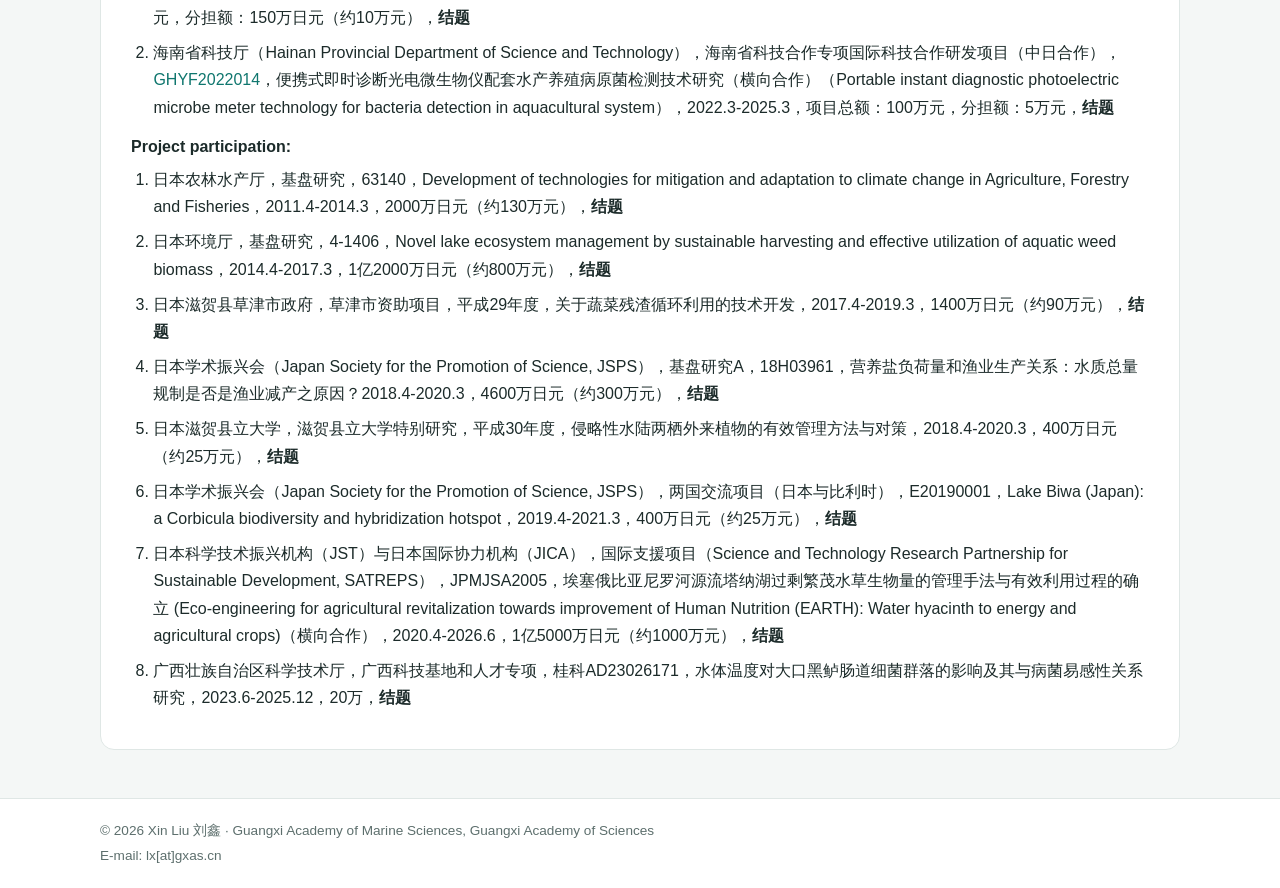
==== commit b4b3e725: "Revert "About: link university homepages" This reverts commit 3137744005e5ecc2b5e9ba441f1a87810bced7" ====
--- a/about.html
+++ b/about.html
@@ -31,15 +31,15 @@
   <main class="wrap stack">
     <section class="card">
       <h2>Education</h2>
-      <div class="prose">2013.4-2016.3 Ph.D in Environmental Science, School of Environmental Science, <a href="https://www.usp.ac.jp/english/" target="_blank" rel="noopener">The University of Shiga Prefecture</a>, Japan.<br/>2010.4-2013.3 Master in Environmental Science, School of Environmental Science, <a href="https://www.usp.ac.jp/english/" target="_blank" rel="noopener">The University of Shiga Prefecture</a>, Japan.<br/>2004.9-2008.7 Bachelor, Mathematics and Applied Mathematics, <a href="http://www.hrbnu.edu.cn/" target="_blank" rel="noopener">Harbin Normal University</a>, China.</div>
+      <div class="prose">2013.4-2016.3 Ph.D in Environmental Science, School of Environmental Science, The University of Shiga Prefecture, Japan.<br/>2010.4-2013.3 Master in Environmental Science, School of Environmental Science, The University of Shiga Prefecture, Japan.<br/>2004.9-2008.7 Bachelor, Mathematics and Applied Mathematics, Harbin Normal University, China.</div>
     </section>
     <section class="card">
       <h2>Research experience</h2>
-      <div class="prose"><strong>Full-time employment:</strong><br/><strong>Dec 2023 to present:</strong> Researcher (Professor), Guangxi Academy of Marine Sciences, Guangxi Academy of Sciences, Nanning, PR China<br/>Mar 2023 to Nov 2023: Associate Researcher, Guangxi Academy of Marine Sciences, Guangxi Academy of Sciences, Nanning, PR China<br/>Apr 2016 to Mar 2023: Specially Appointed Researcher, School of Environmental Science, <a href="https://www.usp.ac.jp/english/" target="_blank" rel="noopener">The University of Shiga Prefecture</a>, Shiga, Japan<br/><br/><strong>Part-time employment:</strong><br/>Oct 2026 to Oct 2027: Visiting Researcher, Center for Ecological Research, <a href="https://www.kyoto-u.ac.jp/en" target="_blank" rel="noopener">Kyoto University</a>, Kyoto, Japan<br/>Apr 2026 to Mar 2027: Visiting Researcher, Institute of Plankton Eco-engineering, <a href="https://www.soka.ac.jp/en/" target="_blank" rel="noopener">Soka University</a>, Tokyo, Japan<br/>Apr 2025 to Jun 2025: Visiting Associate Professor, Center for Ecological Research, <a href="https://www.kyoto-u.ac.jp/en" target="_blank" rel="noopener">Kyoto University</a>, Kyoto, Japan<br/>Jul 2024 to Jun 2027: Visiting Professor, College of Life and Environmental Science, <a href="https://www.wzu.edu.cn/" target="_blank" rel="noopener">Wenzhou University</a>, Wenzhou, PR China<br/>Apr 2023 to Mar 2026: Visiting Researcher, School of Environmental Science, <a href="https://www.usp.ac.jp/english/" target="_blank" rel="noopener">The University of Shiga Prefecture</a>, Shiga, Japan<br/><br/><strong>Others:</strong><br/>Jan 2024 to Dec 2028: Scientific Advisor, Yunnan Dali Research Institute, <a href="https://en.sjtu.edu.cn/" target="_blank" rel="noopener">Shanghai Jiao Tong University</a>, Shanghai, PR China</div>
+      <div class="prose"><strong>Full-time employment:</strong><br/><strong>Dec 2023 to present:</strong> Researcher (Professor), Guangxi Academy of Marine Sciences, Guangxi Academy of Sciences, Nanning, PR China<br/>Mar 2023 to Nov 2023: Associate Researcher, Guangxi Academy of Marine Sciences, Guangxi Academy of Sciences, Nanning, PR China<br/>Apr 2016 to Mar 2023: Specially Appointed Researcher, School of Environmental Science, The University of Shiga Prefecture, Shiga, Japan<br/><br/><strong>Part-time employment:</strong><br/>Oct 2026 to Oct 2027: Visiting Researcher, Center for Ecological Research, Kyoto University, Kyoto, Japan<br/>Apr 2026 to Mar 2027: Visiting Researcher, Institute of Plankton Eco-engineering, Soka University, Tokyo, Japan<br/>Apr 2025 to Jun 2025: Visiting Associate Professor, Center for Ecological Research, Kyoto University, Kyoto, Japan<br/>Jul 2024 to Jun 2027: Visiting Professor, College of Life and Environmental Science, Wenzhou University, Wenzhou, PR China<br/>Apr 2023 to Mar 2026: Visiting Researcher, School of Environmental Science, The University of Shiga Prefecture, Shiga, Japan<br/><br/><strong>Others:</strong><br/>Jan 2024 to Dec 2028: Scientific Advisor, Yunnan Dali Research Institute, Shanghai Jiao Tong University, Shanghai, PR China</div>
     </section>
     <section class="card">
       <h2>Teaching experience</h2>
-      <div class="prose">Apr 2017 to Sep 2017: Lecturer in Aquatic Science and Environmental Experiments, <a href="https://www.usp.ac.jp/english/" target="_blank" rel="noopener">The University of Shiga Prefecture</a>, Japan</div>
+      <div class="prose">Apr 2017 to Sep 2017: Lecturer in Aquatic Science and Environmental Experiments, The University of Shiga Prefecture, Japan</div>
     </section>
     <section class="card">
       <h2>Scholarship</h2>
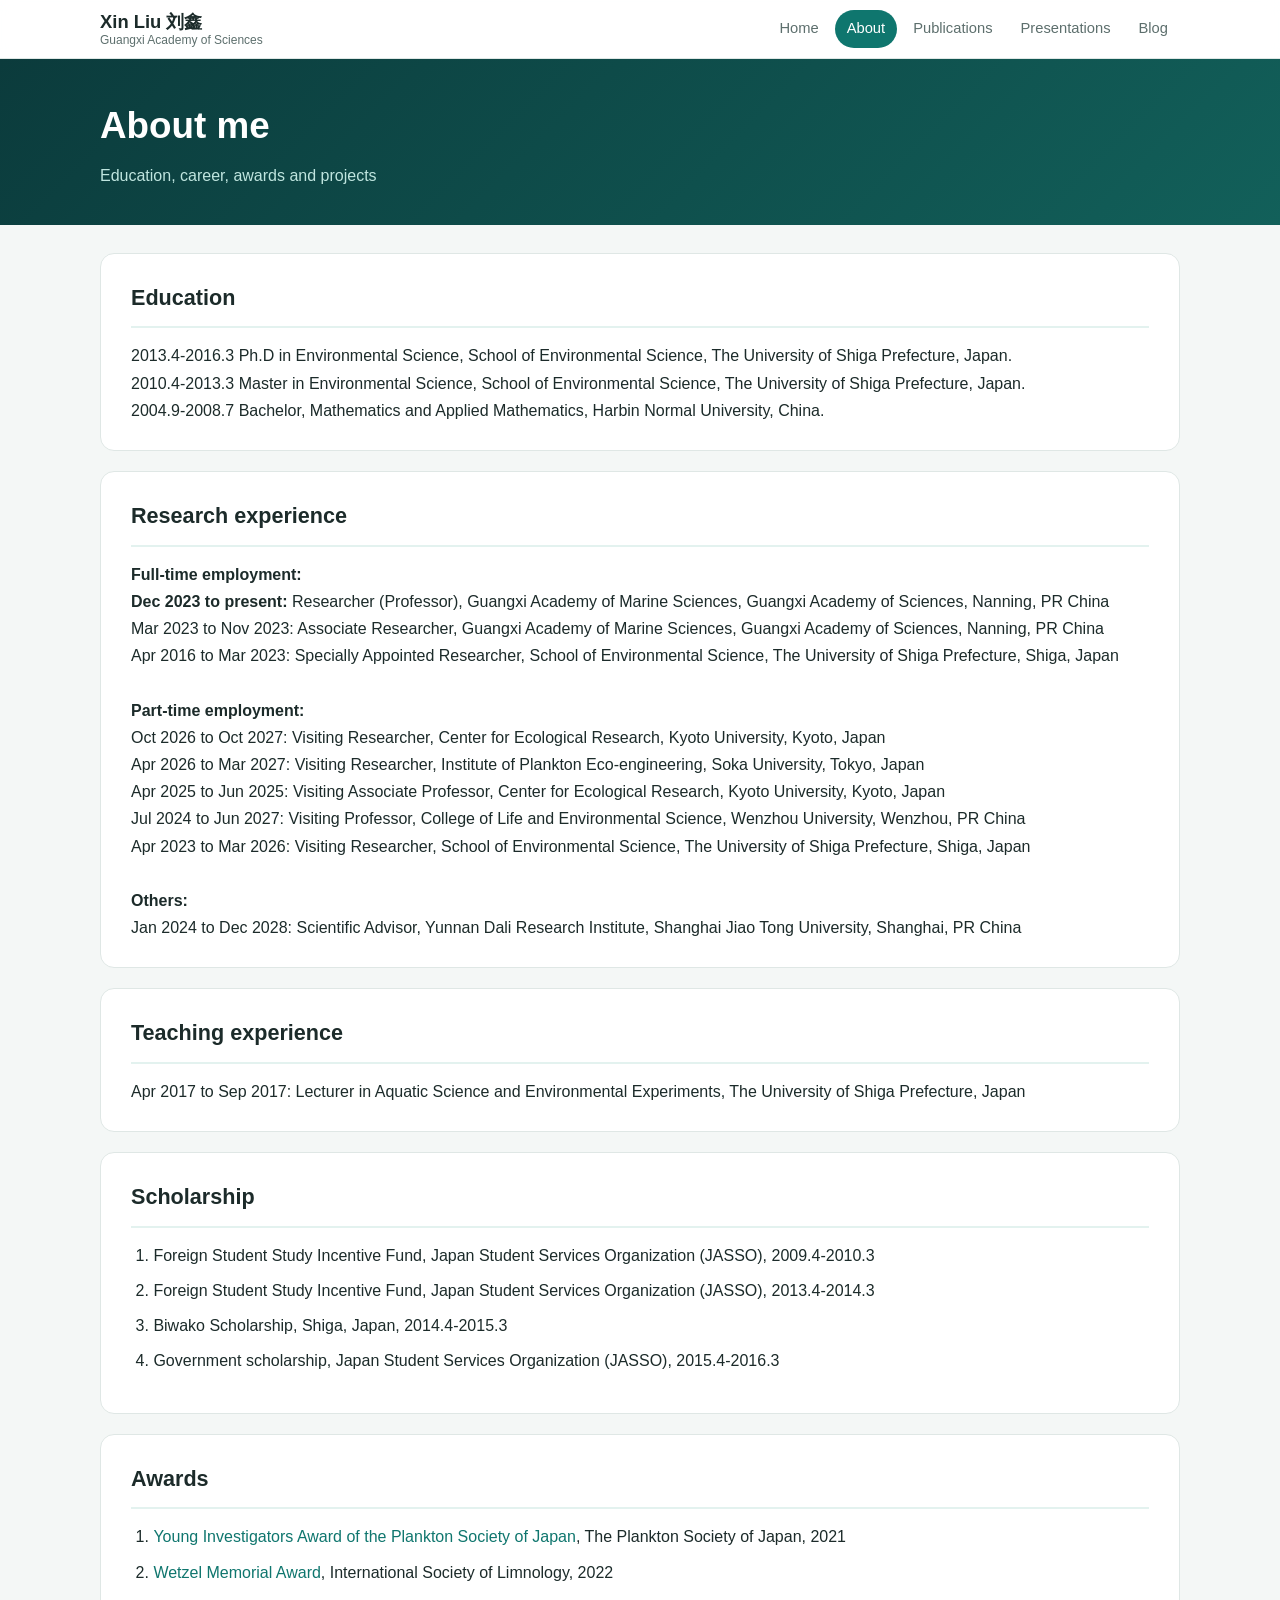
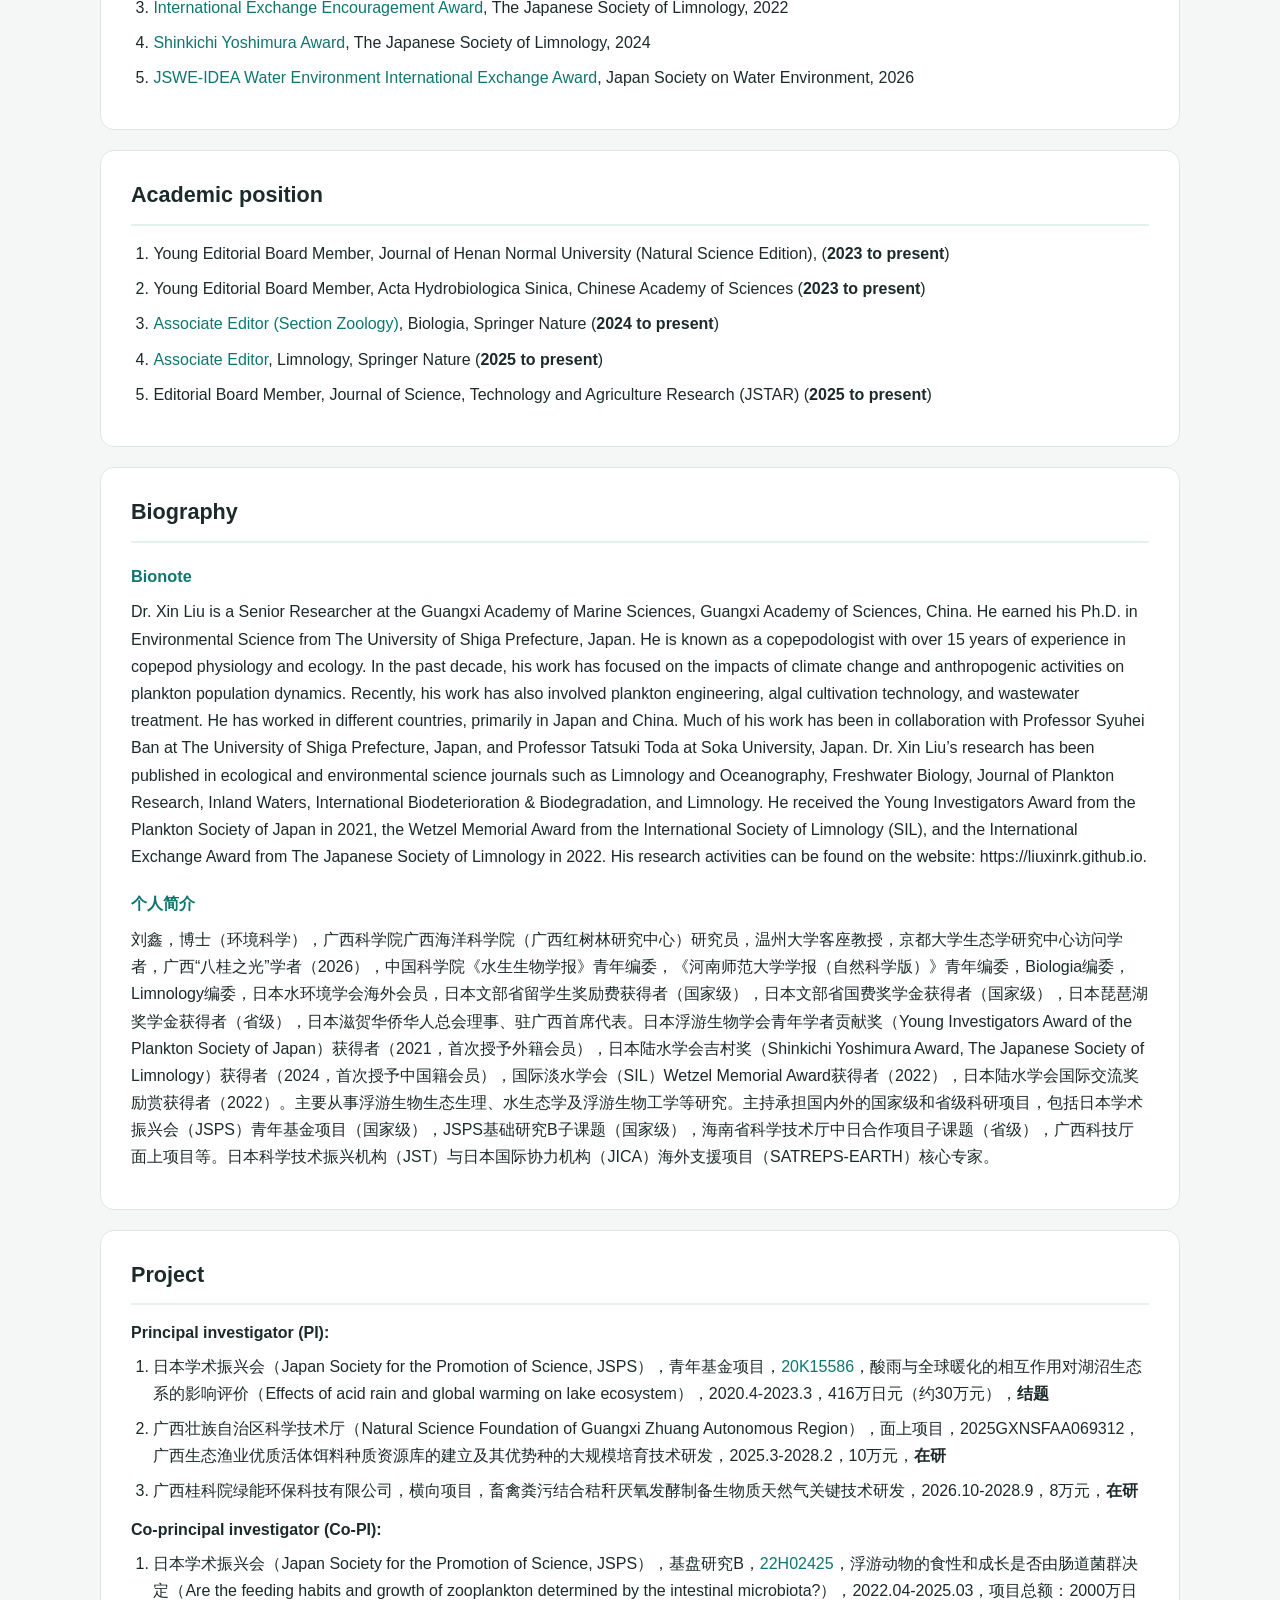
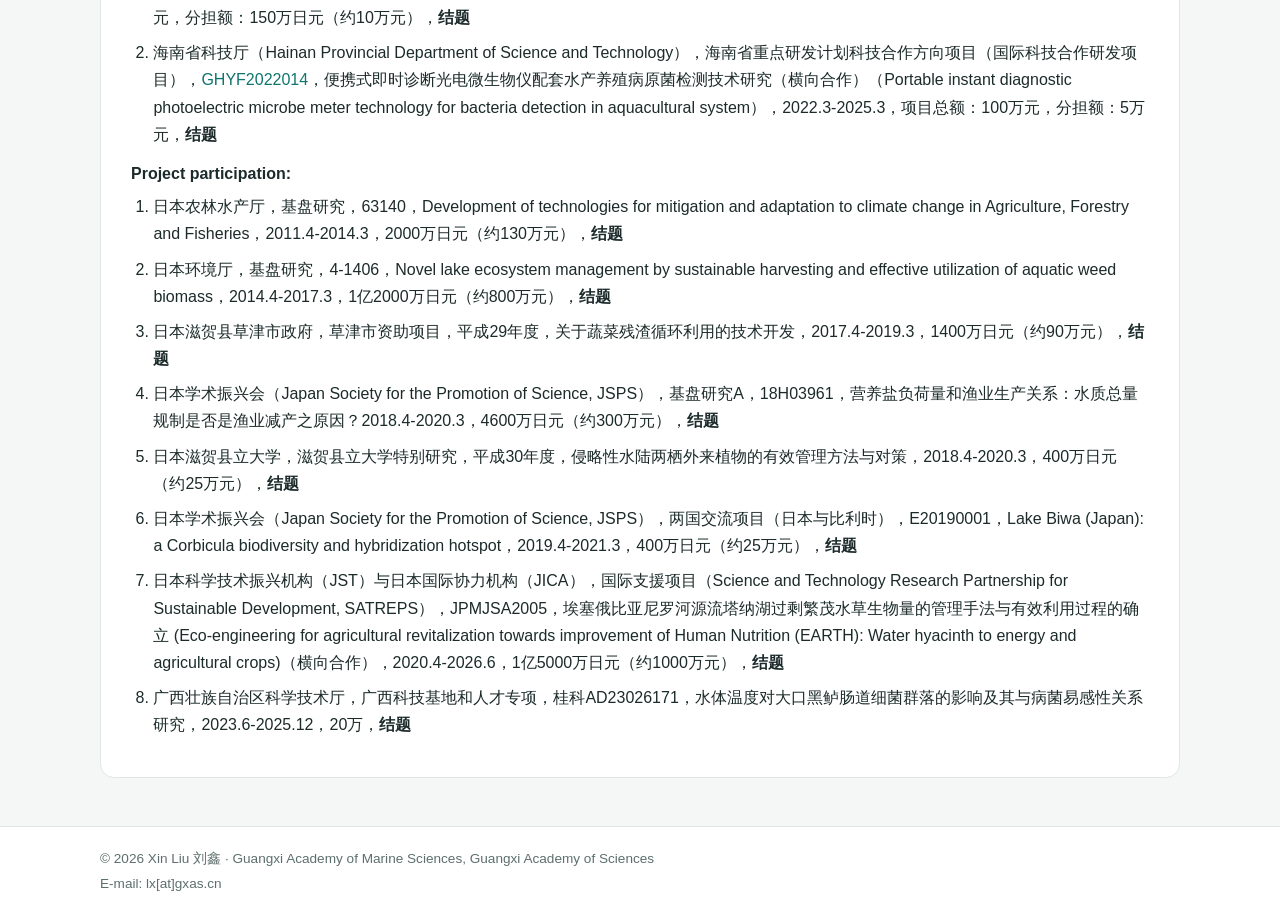
==== commit 24d1c99f: "About: rename Hainan project" ====
--- a/about.html
+++ b/about.html
@@ -6,7 +6,7 @@
   <title>About | Xin Liu 刘鑫</title>
   <meta name="description" content="Xin Liu (刘鑫) — plankton ecology, Guangxi Academy of Marine Sciences.">
   <link rel="icon" href="assets/favicon.svg" type="image/svg+xml">
-  <link rel="stylesheet" href="assets/style.css?v=20261119g">
+  <link rel="stylesheet" href="assets/style.css?v=20261120c">
 </head>
 <body>
   <header class="site-header">
@@ -59,7 +59,7 @@
     </section>
     <section class="card">
       <h2>Project</h2>
-      <div class="prose"><strong>Principal investigator (PI):</strong><ol><li>日本学术振兴会（Japan Society for the Promotion of Science, JSPS），青年基金项目，<a href="https://kaken.nii.ac.jp/ja/grant/KAKENHI-PROJECT-20K15586/" rel="noopener" target="_blank">20K15586</a>，酸雨与全球暖化的相互作用对湖沼生态系的影响评价（Effects of acid rain and global warming on lake ecosystem），2020.4-2023.3，416万日元（约30万元），<strong>结题</strong></li><li>广西壮族自治区科学技术厅（Natural Science Foundation of Guangxi Zhuang Autonomous Region），面上项目，2025GXNSFAA069312，广西生态渔业优质活体饵料种质资源库的建立及其优势种的大规模培育技术研发，2025.3-2028.2，10万元，<strong>在研</strong></li><li>广西桂科院绿能环保科技有限公司，横向项目，畜禽粪污结合秸秆厌氧发酵制备生物质天然气关键技术研发，2026.10-2028.9，8万元，<strong>在研</strong></li></ol><strong>Co-principal investigator (Co-PI):</strong><ol><li>日本学术振兴会（Japan Society for the Promotion of Science, JSPS），基盘研究B，<a href="https://kaken.nii.ac.jp/ja/grant/KAKENHI-PROJECT-23K23690/" rel="noopener" target="_blank">22H02425</a>，浮游动物的食性和成长是否由肠道菌群决定（Are the feeding habits and growth of zooplankton determined by the intestinal microbiota?），2022.04-2025.03，项目总额：2000万日元，分担额：150万日元（约10万元），<strong>结题</strong></li><li>海南省科技厅（Hainan Provincial Department of Science and Technology），海南省科技合作专项国际科技合作研发项目（中日合作），<a href="http://dost.hainan.gov.cn/xxgk/xxgkzl/xxgkml/202203/t20220314_3154791.html" rel="noopener" target="_blank">GHYF2022014</a>，便携式即时诊断光电微生物仪配套水产养殖病原菌检测技术研究（横向合作）（Portable instant diagnostic photoelectric microbe meter technology for bacteria detection in aquacultural system），2022.3-2025.3，项目总额：100万元，分担额：5万元，<strong>结题</strong></li></ol><strong>Project participation:</strong><ol><li>日本农林水产厅，基盘研究，63140，Development of technologies for mitigation and adaptation to climate change in Agriculture, Forestry and Fisheries，2011.4-2014.3，2000万日元（约130万元），<strong>结题</strong></li><li>日本环境厅，基盘研究，4-1406，Novel lake ecosystem management by sustainable harvesting and effective utilization of aquatic weed biomass，2014.4-2017.3，1亿2000万日元（约800万元），<strong>结题</strong></li><li>日本滋贺县草津市政府，草津市资助项目，平成29年度，关于蔬菜残渣循环利用的技术开发，2017.4-2019.3，1400万日元（约90万元），<strong>结题</strong></li><li>日本学术振兴会（Japan Society for the Promotion of Science, JSPS），基盘研究A，18H03961，营养盐负荷量和渔业生产关系：水质总量规制是否是渔业减产之原因？2018.4-2020.3，4600万日元（约300万元），<strong>结题</strong></li><li>日本滋贺县立大学，滋贺县立大学特别研究，平成30年度，侵略性水陆两栖外来植物的有效管理方法与对策，2018.4-2020.3，400万日元（约25万元），<strong>结题</strong></li><li>日本学术振兴会（Japan Society for the Promotion of Science, JSPS），两国交流项目（日本与比利时），E20190001，Lake Biwa (Japan): a Corbicula biodiversity and hybridization hotspot，2019.4-2021.3，400万日元（约25万元），<strong>结题</strong></li><li>日本科学技术振兴机构（JST）与日本国际协力机构（JICA），国际支援项目（Science and Technology Research Partnership for Sustainable Development, SATREPS），JPMJSA2005，埃塞俄比亚尼罗河源流塔纳湖过剩繁茂水草生物量的管理手法与有效利用过程的确立 (Eco-engineering for agricultural revitalization towards improvement of Human Nutrition (EARTH): Water hyacinth to energy and agricultural crops)（横向合作），2020.4-2026.6，1亿5000万日元（约1000万元），<strong>结题</strong></li><li>广西壮族自治区科学技术厅，广西科技基地和人才专项，桂科AD23026171，水体温度对大口黑鲈肠道细菌群落的影响及其与病菌易感性关系研究，2023.6-2025.12，20万，<strong>结题</strong></li></ol></div>
+      <div class="prose"><strong>Principal investigator (PI):</strong><ol><li>日本学术振兴会（Japan Society for the Promotion of Science, JSPS），青年基金项目，<a href="https://kaken.nii.ac.jp/ja/grant/KAKENHI-PROJECT-20K15586/" rel="noopener" target="_blank">20K15586</a>，酸雨与全球暖化的相互作用对湖沼生态系的影响评价（Effects of acid rain and global warming on lake ecosystem），2020.4-2023.3，416万日元（约30万元），<strong>结题</strong></li><li>广西壮族自治区科学技术厅（Natural Science Foundation of Guangxi Zhuang Autonomous Region），面上项目，2025GXNSFAA069312，广西生态渔业优质活体饵料种质资源库的建立及其优势种的大规模培育技术研发，2025.3-2028.2，10万元，<strong>在研</strong></li><li>广西桂科院绿能环保科技有限公司，横向项目，畜禽粪污结合秸秆厌氧发酵制备生物质天然气关键技术研发，2026.10-2028.9，8万元，<strong>在研</strong></li></ol><strong>Co-principal investigator (Co-PI):</strong><ol><li>日本学术振兴会（Japan Society for the Promotion of Science, JSPS），基盘研究B，<a href="https://kaken.nii.ac.jp/ja/grant/KAKENHI-PROJECT-23K23690/" rel="noopener" target="_blank">22H02425</a>，浮游动物的食性和成长是否由肠道菌群决定（Are the feeding habits and growth of zooplankton determined by the intestinal microbiota?），2022.04-2025.03，项目总额：2000万日元，分担额：150万日元（约10万元），<strong>结题</strong></li><li>海南省科技厅（Hainan Provincial Department of Science and Technology），海南省重点研发计划科技合作方向项目（国际科技合作研发项目），<a href="http://dost.hainan.gov.cn/xxgk/xxgkzl/xxgkml/202203/t20220314_3154791.html" rel="noopener" target="_blank">GHYF2022014</a>，便携式即时诊断光电微生物仪配套水产养殖病原菌检测技术研究（横向合作）（Portable instant diagnostic photoelectric microbe meter technology for bacteria detection in aquacultural system），2022.3-2025.3，项目总额：100万元，分担额：5万元，<strong>结题</strong></li></ol><strong>Project participation:</strong><ol><li>日本农林水产厅，基盘研究，63140，Development of technologies for mitigation and adaptation to climate change in Agriculture, Forestry and Fisheries，2011.4-2014.3，2000万日元（约130万元），<strong>结题</strong></li><li>日本环境厅，基盘研究，4-1406，Novel lake ecosystem management by sustainable harvesting and effective utilization of aquatic weed biomass，2014.4-2017.3，1亿2000万日元（约800万元），<strong>结题</strong></li><li>日本滋贺县草津市政府，草津市资助项目，平成29年度，关于蔬菜残渣循环利用的技术开发，2017.4-2019.3，1400万日元（约90万元），<strong>结题</strong></li><li>日本学术振兴会（Japan Society for the Promotion of Science, JSPS），基盘研究A，18H03961，营养盐负荷量和渔业生产关系：水质总量规制是否是渔业减产之原因？2018.4-2020.3，4600万日元（约300万元），<strong>结题</strong></li><li>日本滋贺县立大学，滋贺县立大学特别研究，平成30年度，侵略性水陆两栖外来植物的有效管理方法与对策，2018.4-2020.3，400万日元（约25万元），<strong>结题</strong></li><li>日本学术振兴会（Japan Society for the Promotion of Science, JSPS），两国交流项目（日本与比利时），E20190001，Lake Biwa (Japan): a Corbicula biodiversity and hybridization hotspot，2019.4-2021.3，400万日元（约25万元），<strong>结题</strong></li><li>日本科学技术振兴机构（JST）与日本国际协力机构（JICA），国际支援项目（Science and Technology Research Partnership for Sustainable Development, SATREPS），JPMJSA2005，埃塞俄比亚尼罗河源流塔纳湖过剩繁茂水草生物量的管理手法与有效利用过程的确立 (Eco-engineering for agricultural revitalization towards improvement of Human Nutrition (EARTH): Water hyacinth to energy and agricultural crops)（横向合作），2020.4-2026.6，1亿5000万日元（约1000万元），<strong>结题</strong></li><li>广西壮族自治区科学技术厅，广西科技基地和人才专项，桂科AD23026171，水体温度对大口黑鲈肠道细菌群落的影响及其与病菌易感性关系研究，2023.6-2025.12，20万，<strong>结题</strong></li></ol></div>
     </section>
   </main>
   <footer class="site-footer">
--- a/assets/style.css
+++ b/assets/style.css
@@ -124,8 +124,6 @@
 .post > h2 { margin-top: 2px; }
 .toc summary { margin: 0; }
 .toc .timeline { margin-top: 10px; }
-.cols { display: flex; gap: 12px; flex-wrap: wrap; }
-.cols .col { flex: 1 1 220px; min-width: 0; }
 
 
 /* footer */
@@ -148,3 +146,18 @@
 .social a { display: inline-flex; align-items: center; gap: 7px; padding: 5px 13px 5px 9px; border-radius: 999px; background: rgba(255,255,255,.1); border: 1px solid rgba(255,255,255,.22); color: #f2fbf9; font-size: .82rem; font-weight: 500; line-height: 1.4; }
 .social a:hover { background: rgba(255,255,255,.2); color: #fff; text-decoration: none; }
 .social svg { flex: none; }
+
+/* blog images: single framed figure, or justified equal-height gallery rows */
+.post-meta { color: var(--muted); font-size: .9rem; margin-top: -6px !important; }
+.single { margin: 18px 0 6px; text-align: center; }
+.single a { display: inline-block; max-width: 100%; border-radius: 10px; }
+.prose .single img { display: block; max-width: 100%; max-height: 620px; width: auto; height: auto; margin: 0; border-radius: 10px; border: 1px solid var(--line); box-shadow: 0 8px 24px rgba(16, 50, 48, .08); }
+.gallery { display: flex; flex-direction: column; gap: 8px; margin: 18px 0 6px; }
+.g-row { display: flex; align-items: flex-start; gap: 8px; width: 100%; max-width: calc(var(--s, 99) * 430px); margin-inline: auto; }
+.g-row > a { position: relative; flex: var(--a) 1 0%; aspect-ratio: var(--a); overflow: hidden; border-radius: 10px; background: var(--accent-soft); }
+.prose .g-row img { position: absolute; inset: 0; display: block; width: 100%; height: 100%; margin: 0; border-radius: 0; object-fit: cover; transition: transform .35s ease; }
+.g-row > a:hover img { transform: scale(1.03); }
+@media (max-width: 760px) {
+  .gallery, .g-row { gap: 6px; }
+  .prose .single img { max-height: 460px; }
+}
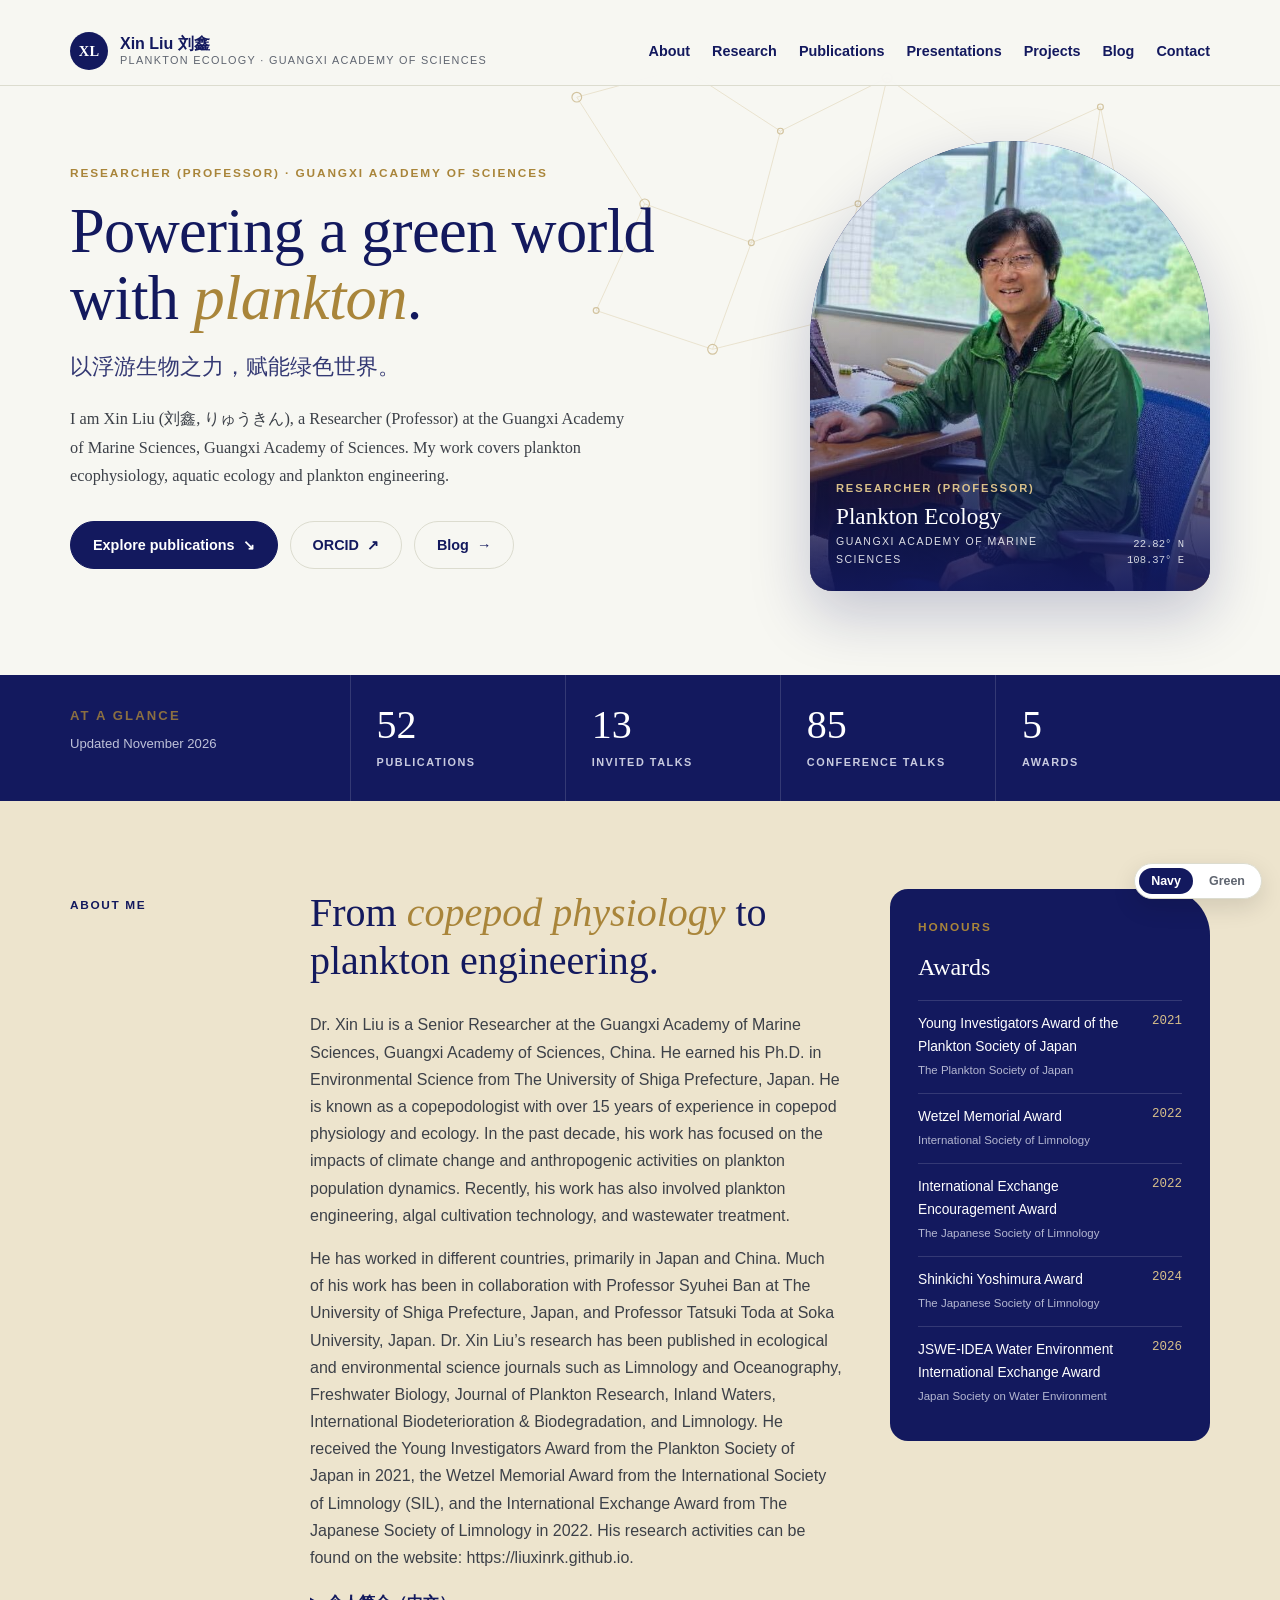
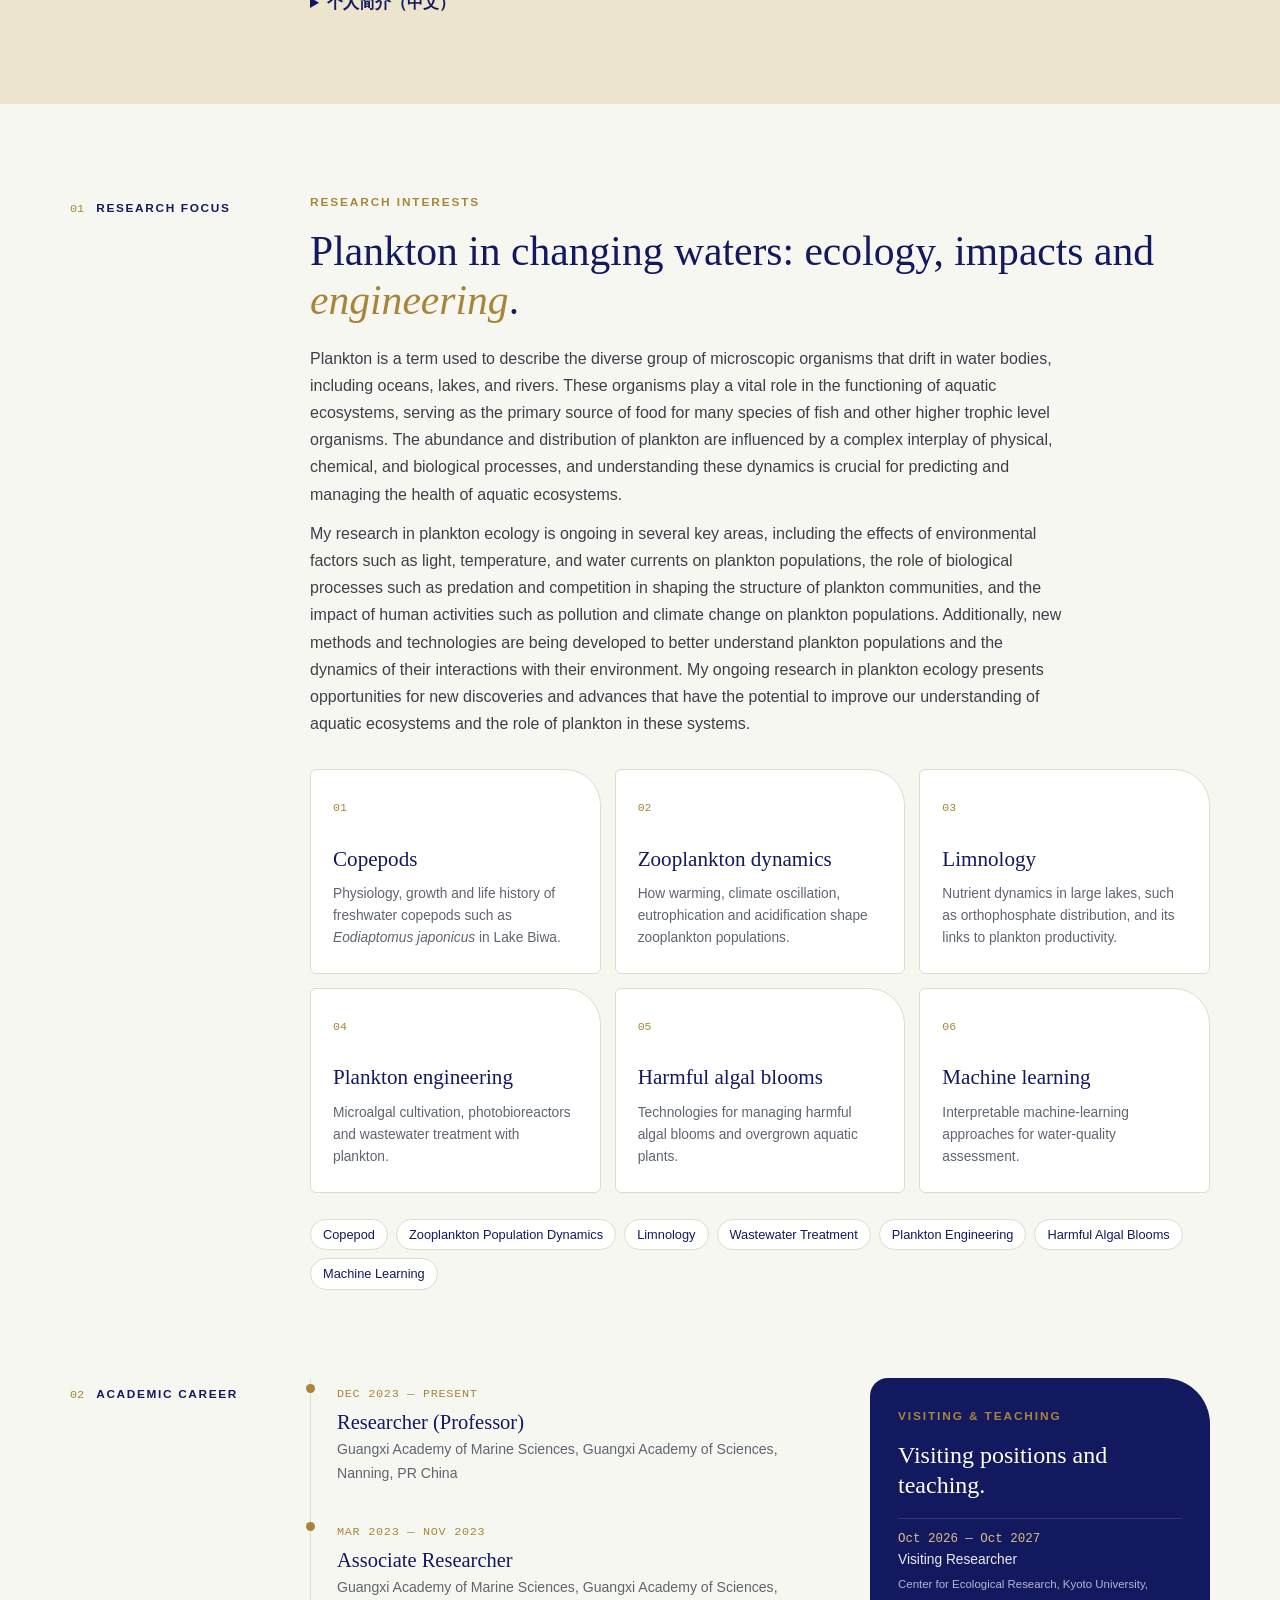
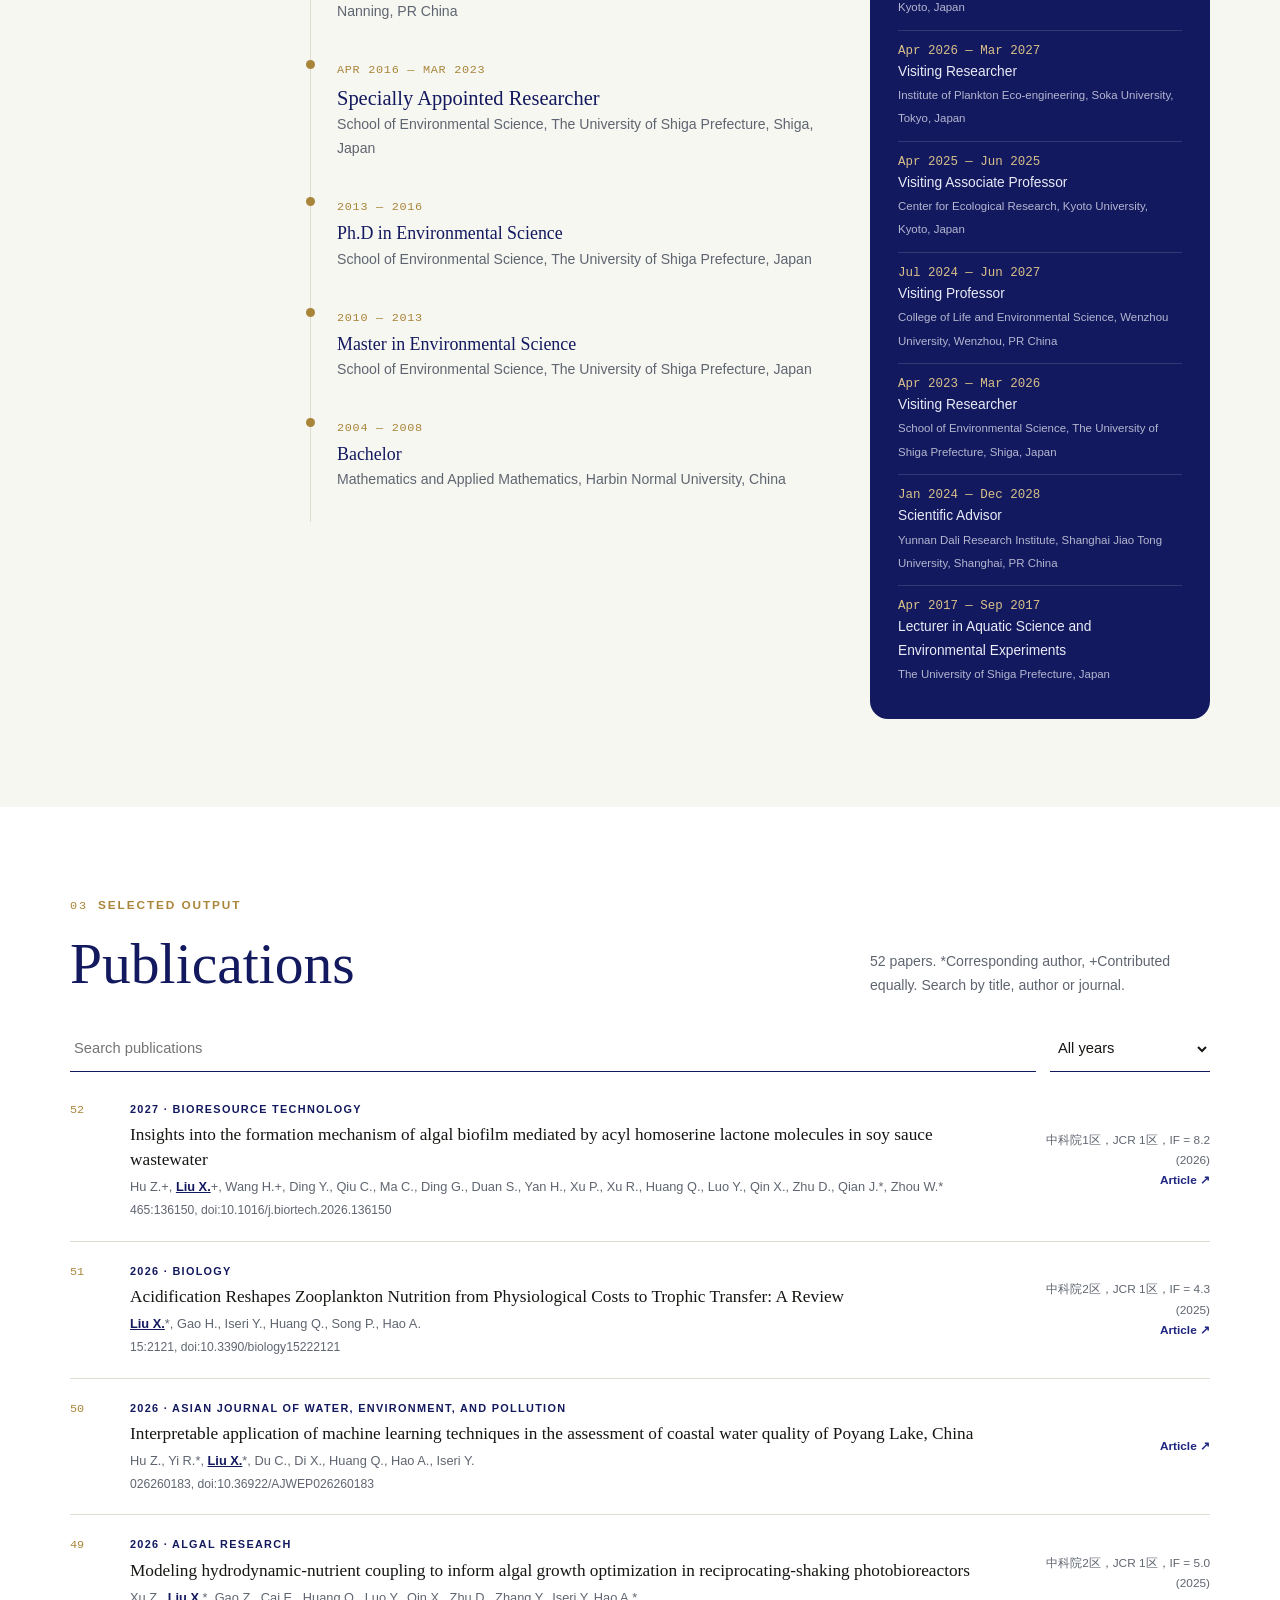
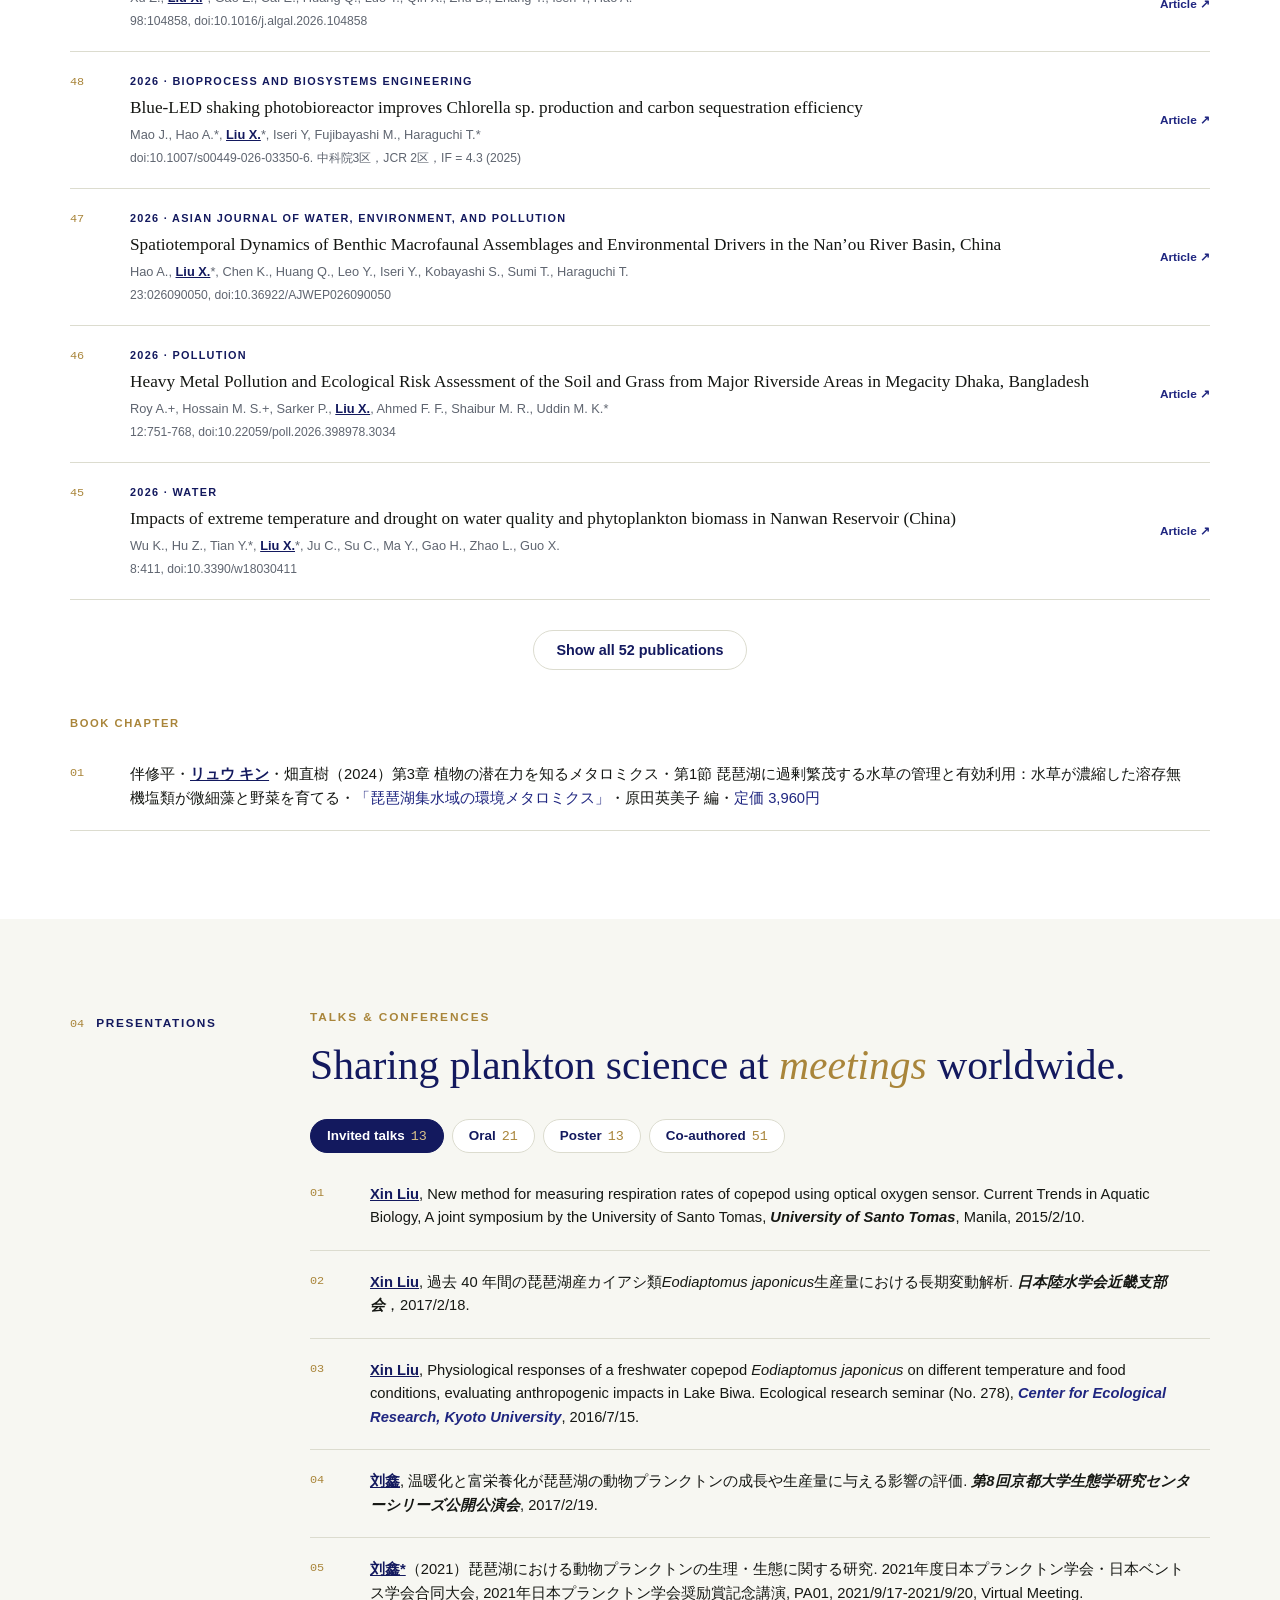
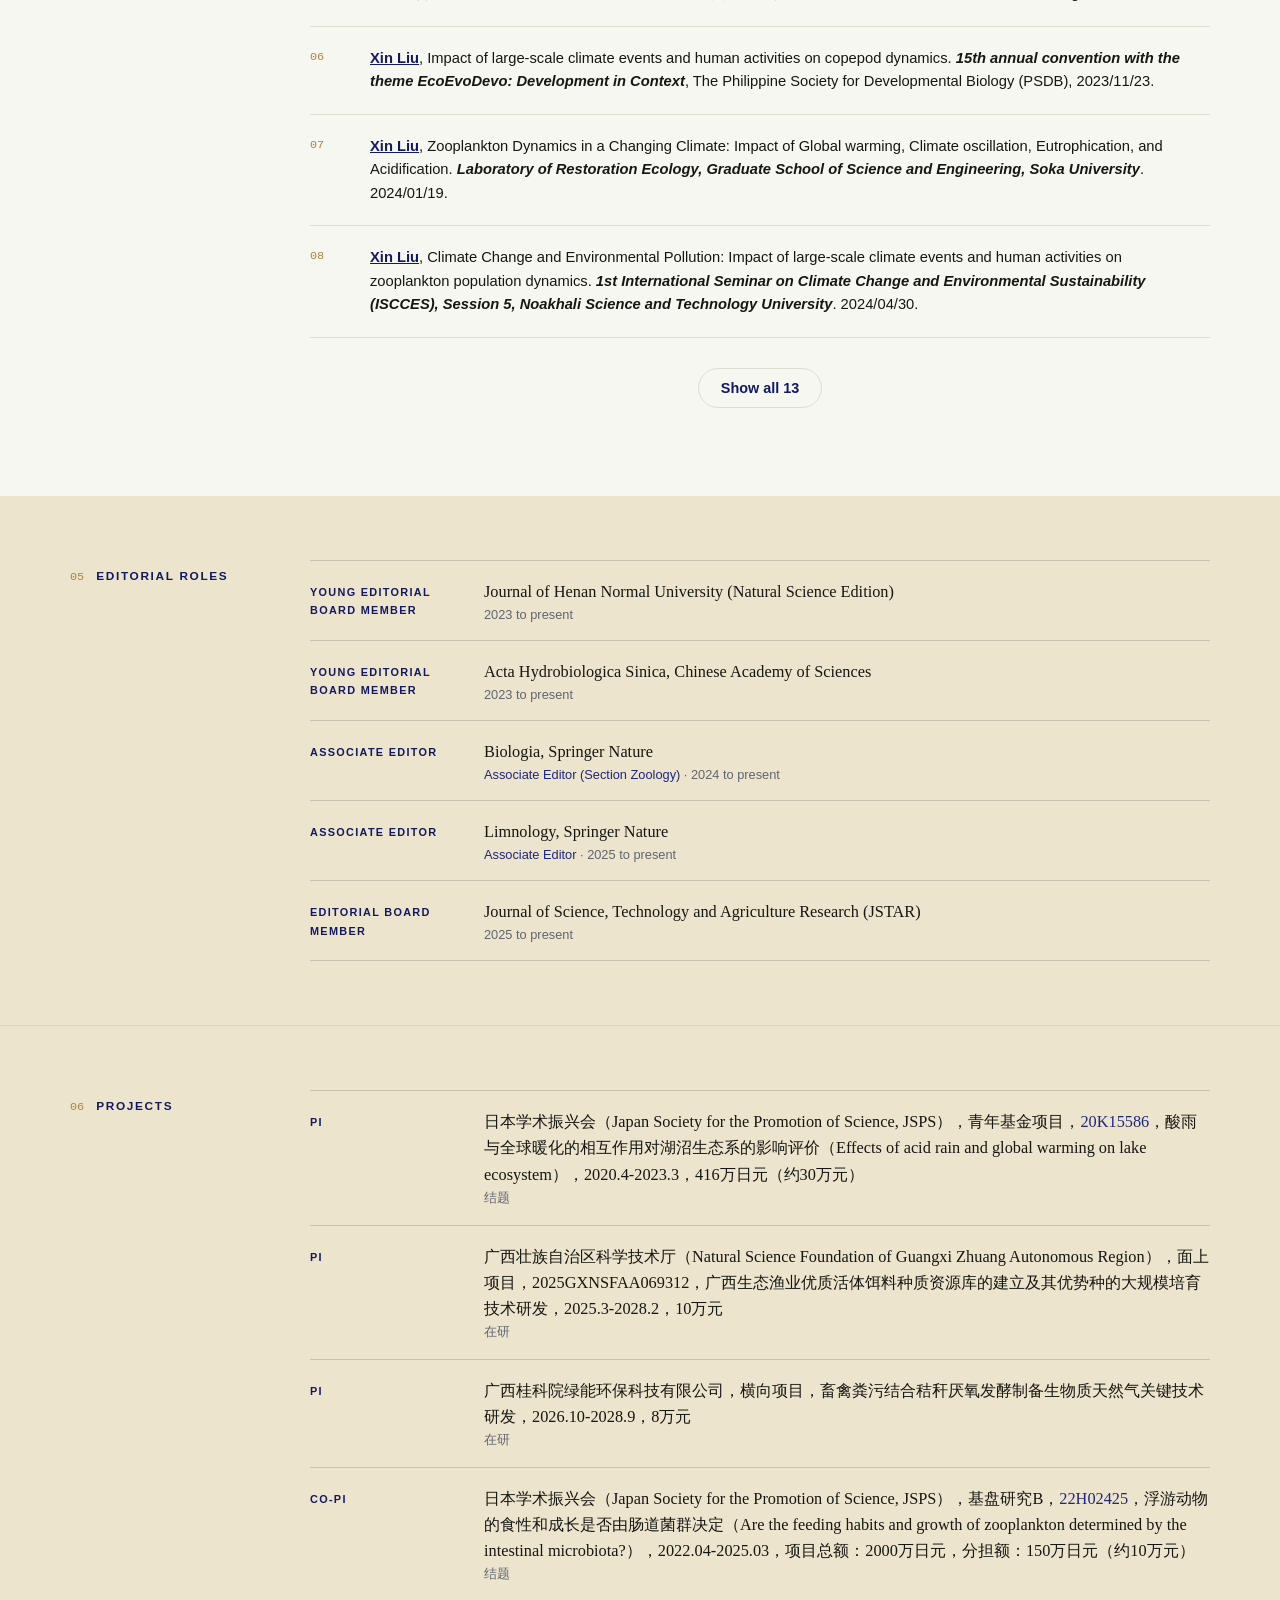
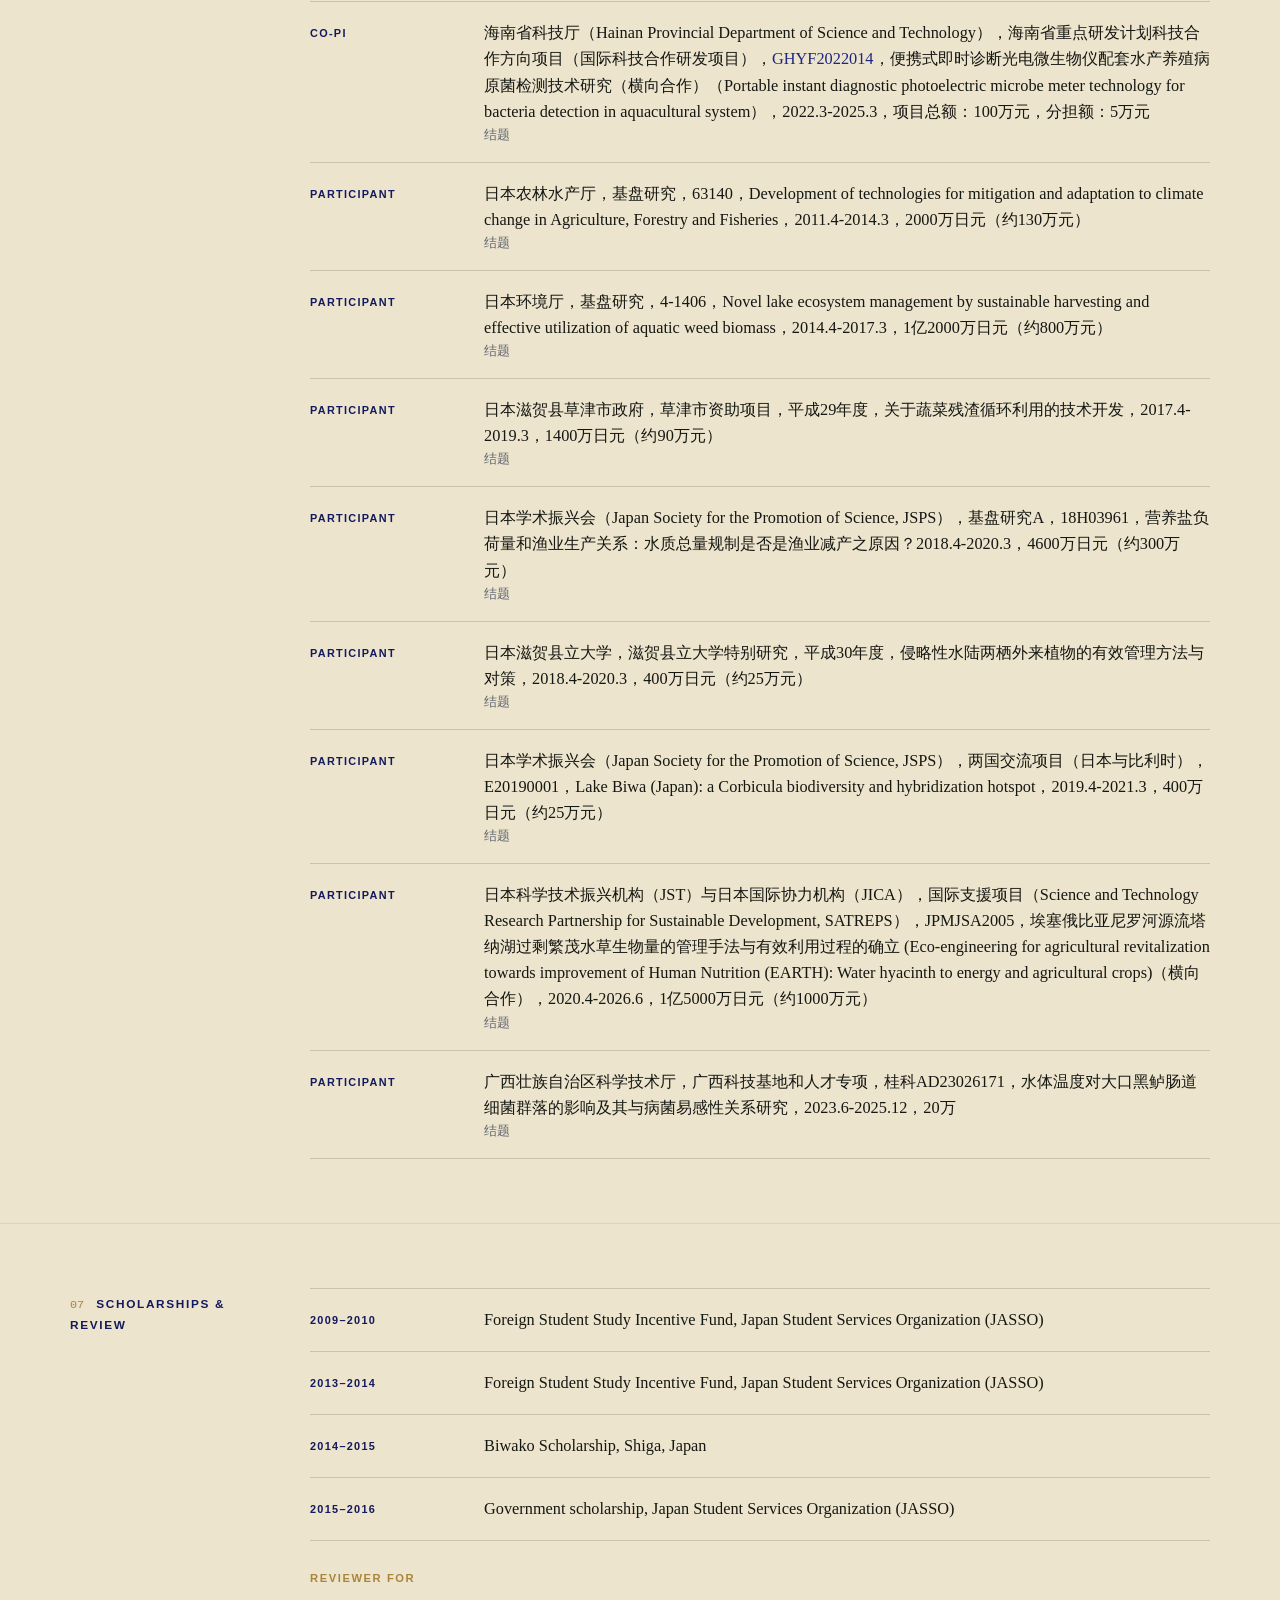
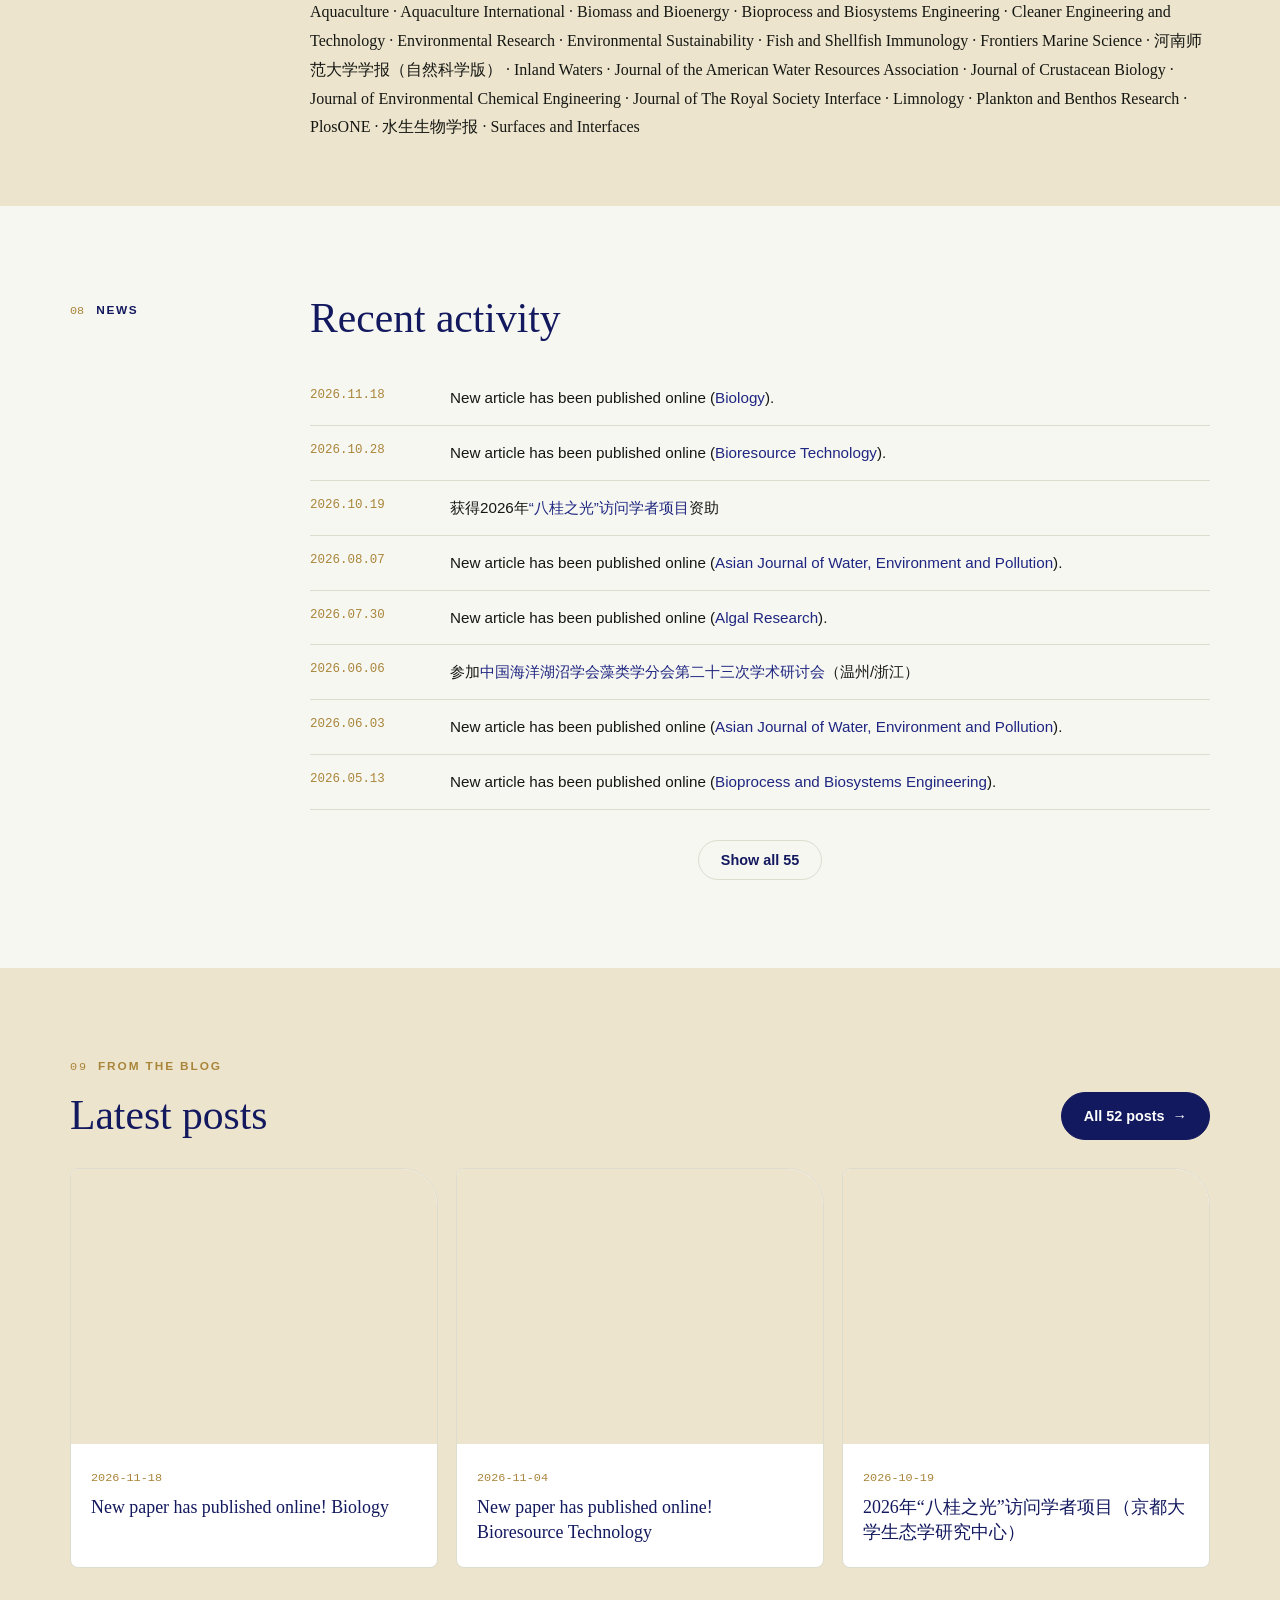
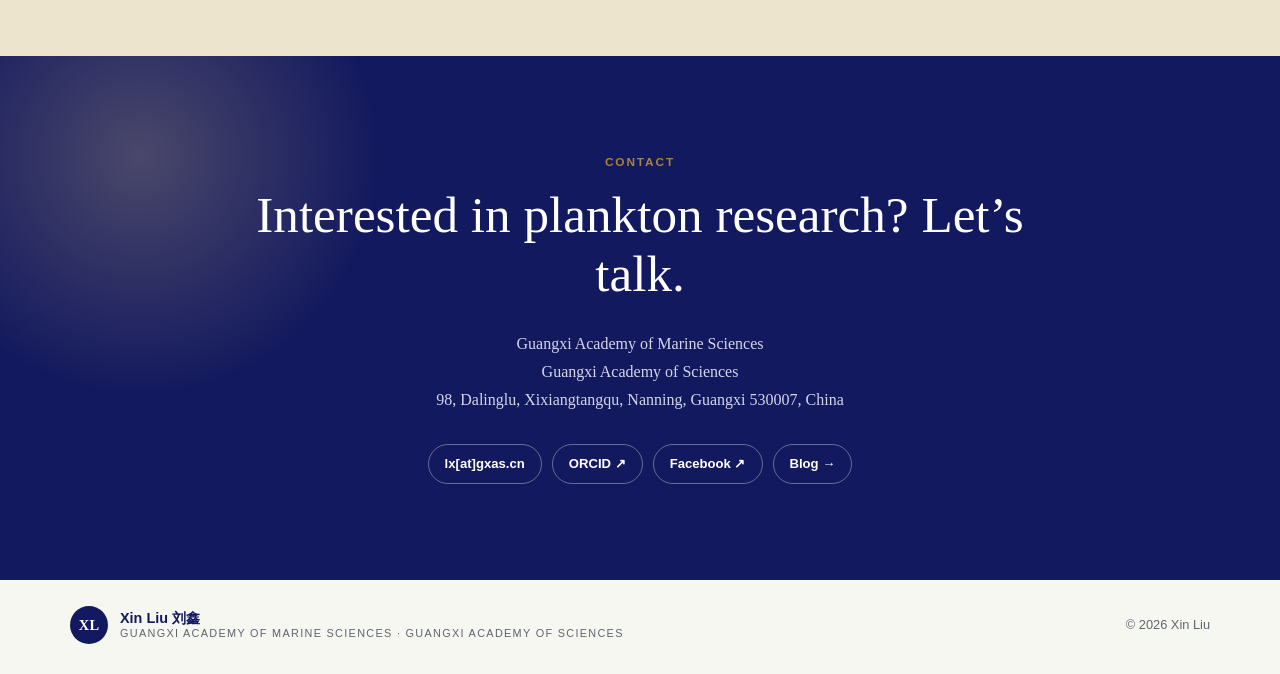
==== commit 52c2f607: "Preview: CV-style single-page redesign (local only)" ====
--- a/about.html
+++ b/about.html
@@ -2,71 +2,9 @@
 <html lang="en">
 <head>
   <meta charset="utf-8">
-  <meta name="viewport" content="width=device-width, initial-scale=1">
-  <title>About | Xin Liu 刘鑫</title>
-  <meta name="description" content="Xin Liu (刘鑫) — plankton ecology, Guangxi Academy of Marine Sciences.">
-  <link rel="icon" href="assets/favicon.svg" type="image/svg+xml">
-  <link rel="stylesheet" href="assets/style.css?v=20261120c">
+  <title>Xin Liu 刘鑫</title>
+  <meta http-equiv="refresh" content="0; url=index.html#about">
+  <link rel="canonical" href="index.html#about">
 </head>
-<body>
-  <header class="site-header">
-    <a class="brand" href="index.html">
-      <span class="brand-name">Xin Liu <span class="cjk">刘鑫</span></span>
-      <span class="brand-sub">Guangxi Academy of Sciences</span>
-    </a>
-    <nav class="site-nav" aria-label="Main">
-      <a href="index.html">Home</a>
-      <a href="about.html" aria-current="page">About</a>
-      <a href="publications.html">Publications</a>
-      <a href="presentations.html">Presentations</a>
-      <a href="blog.html">Blog</a>
-    </nav>
-  </header>
-  <section class="page-head">
-    <div class="wrap">
-      <h1>About me</h1>
-      <p>Education, career, awards and projects</p>
-    </div>
-  </section>
-  <main class="wrap stack">
-    <section class="card">
-      <h2>Education</h2>
-      <div class="prose">2013.4-2016.3 Ph.D in Environmental Science, School of Environmental Science, The University of Shiga Prefecture, Japan.<br/>2010.4-2013.3 Master in Environmental Science, School of Environmental Science, The University of Shiga Prefecture, Japan.<br/>2004.9-2008.7 Bachelor, Mathematics and Applied Mathematics, Harbin Normal University, China.</div>
-    </section>
-    <section class="card">
-      <h2>Research experience</h2>
-      <div class="prose"><strong>Full-time employment:</strong><br/><strong>Dec 2023 to present:</strong> Researcher (Professor), Guangxi Academy of Marine Sciences, Guangxi Academy of Sciences, Nanning, PR China<br/>Mar 2023 to Nov 2023: Associate Researcher, Guangxi Academy of Marine Sciences, Guangxi Academy of Sciences, Nanning, PR China<br/>Apr 2016 to Mar 2023: Specially Appointed Researcher, School of Environmental Science, The University of Shiga Prefecture, Shiga, Japan<br/><br/><strong>Part-time employment:</strong><br/>Oct 2026 to Oct 2027: Visiting Researcher, Center for Ecological Research, Kyoto University, Kyoto, Japan<br/>Apr 2026 to Mar 2027: Visiting Researcher, Institute of Plankton Eco-engineering, Soka University, Tokyo, Japan<br/>Apr 2025 to Jun 2025: Visiting Associate Professor, Center for Ecological Research, Kyoto University, Kyoto, Japan<br/>Jul 2024 to Jun 2027: Visiting Professor, College of Life and Environmental Science, Wenzhou University, Wenzhou, PR China<br/>Apr 2023 to Mar 2026: Visiting Researcher, School of Environmental Science, The University of Shiga Prefecture, Shiga, Japan<br/><br/><strong>Others:</strong><br/>Jan 2024 to Dec 2028: Scientific Advisor, Yunnan Dali Research Institute, Shanghai Jiao Tong University, Shanghai, PR China</div>
-    </section>
-    <section class="card">
-      <h2>Teaching experience</h2>
-      <div class="prose">Apr 2017 to Sep 2017: Lecturer in Aquatic Science and Environmental Experiments, The University of Shiga Prefecture, Japan</div>
-    </section>
-    <section class="card">
-      <h2>Scholarship</h2>
-      <div class="prose"><ol><li>Foreign Student Study Incentive Fund, Japan Student Services Organization (JASSO), 2009.4-2010.3</li><li>Foreign Student Study Incentive Fund, Japan Student Services Organization (JASSO), 2013.4-2014.3</li><li>Biwako Scholarship, Shiga, Japan, 2014.4-2015.3</li><li>Government scholarship, Japan Student Services Organization (JASSO), 2015.4-2016.3</li></ol></div>
-    </section>
-    <section class="card">
-      <h2>Awards</h2>
-      <div class="prose"><ol><li><a href="https://www.plankton.jp/sub11.html" rel="noopener" target="_blank">Young Investigators Award of the Plankton Society of Japan</a>, The Plankton Society of Japan, 2021</li><li><a href="https://limnology.org/funding/wetzel-sil-congress-travel-award/past-winners-wetzel-sil-congress-travel-award/" rel="noopener" target="_blank">Wetzel Memorial Award</a>, International Society of Limnology, 2022</li><li><a href="https://www.jslim.jp/?page_id=446" rel="noopener" target="_blank">International Exchange Encouragement Award</a>, The Japanese Society of Limnology, 2022</li><li><a href="https://www.jslim.jp/?page_id=438" rel="noopener" target="_blank">Shinkichi Yoshimura Award</a>, The Japanese Society of Limnology, 2024</li><li><a href="https://www.jswe.or.jp/awards/idea/index.html" rel="noopener" target="_blank">JSWE-IDEA Water Environment International Exchange Award</a>, Japan Society on Water Environment, 2026</li></ol></div>
-    </section>
-    <section class="card">
-      <h2>Academic position</h2>
-      <div class="prose"><ol><li>Young Editorial Board Member, Journal of Henan Normal University (Natural Science Edition), (<strong>2023 to present</strong>)</li><li>Young Editorial Board Member, Acta Hydrobiologica Sinica, Chinese Academy of Sciences (<strong>2023 to present</strong>)</li><li><a href="https://link.springer.com/journal/11756/editorial-board" rel="noopener" target="_blank">Associate Editor (Section Zoology)</a>, Biologia, Springer Nature (<strong>2024 to present</strong>)</li><li><a href="https://link.springer.com/journal/10201/editorial-board" rel="noopener" target="_blank">Associate Editor</a>, Limnology, Springer Nature (<strong>2025 to present</strong>)</li><li>Editorial Board Member, Journal of Science, Technology and Agriculture Research (JSTAR) (<strong>2025 to present</strong>)</li></ol></div>
-    </section>
-    <section class="card" id="bio">
-      <h2>Biography</h2>
-      <div class="prose"><h3>Bionote</h3><p>Dr. Xin Liu is a Senior Researcher at the Guangxi Academy of Marine Sciences, Guangxi Academy of Sciences, China. He earned his Ph.D. in Environmental Science from The University of Shiga Prefecture, Japan. He is known as a copepodologist with over 15 years of experience in copepod physiology and ecology. In the past decade, his work has focused on the impacts of climate change and anthropogenic activities on plankton population dynamics. Recently, his work has also involved plankton engineering, algal cultivation technology, and wastewater treatment. He has worked in different countries, primarily in Japan and China. Much of his work has been in collaboration with Professor Syuhei Ban at The University of Shiga Prefecture, Japan, and Professor Tatsuki Toda at Soka University, Japan. Dr. Xin Liu’s research has been published in ecological and environmental science journals such as Limnology and Oceanography, Freshwater Biology, Journal of Plankton Research, Inland Waters, International Biodeterioration &amp; Biodegradation, and Limnology. He received the Young Investigators Award from the Plankton Society of Japan in 2021, the Wetzel Memorial Award from the International Society of Limnology (SIL), and the International Exchange Award from The Japanese Society of Limnology in 2022. His research activities can be found on the website: https://liuxinrk.github.io.</p><h3>个人简介</h3><p>刘鑫，博士（环境科学），广西科学院广西海洋科学院（广西红树林研究中心）研究员，温州大学客座教授，京都大学生态学研究中心访问学者，广西“八桂之光”学者（2026），中国科学院《水生生物学报》青年编委，《河南师范大学学报（自然科学版）》青年编委，Biologia编委，Limnology编委，日本水环境学会海外会员，日本文部省留学生奖励费获得者（国家级），日本文部省国费奖学金获得者（国家级），日本琵琶湖奖学金获得者（省级），日本滋贺华侨华人总会理事、驻广西首席代表。日本浮游生物学会青年学者贡献奖（Young Investigators Award of the Plankton Society of Japan）获得者（2021，首次授予外籍会员），日本陆水学会吉村奖（Shinkichi Yoshimura Award, The Japanese Society of Limnology）获得者（2024，首次授予中国籍会员），国际淡水学会（SIL）Wetzel Memorial Award获得者（2022），日本陆水学会国际交流奖励赏获得者（2022）。主要从事浮游生物生态生理、水生态学及浮游生物工学等研究。主持承担国内外的国家级和省级科研项目，包括日本学术振兴会（JSPS）青年基金项目（国家级），JSPS基础研究B子课题（国家级），海南省科学技术厅中日合作项目子课题（省级），广西科技厅面上项目等。日本科学技术振兴机构（JST）与日本国际协力机构（JICA）海外支援项目（SATREPS-EARTH）核心专家。</p></div>
-    </section>
-    <section class="card">
-      <h2>Project</h2>
-      <div class="prose"><strong>Principal investigator (PI):</strong><ol><li>日本学术振兴会（Japan Society for the Promotion of Science, JSPS），青年基金项目，<a href="https://kaken.nii.ac.jp/ja/grant/KAKENHI-PROJECT-20K15586/" rel="noopener" target="_blank">20K15586</a>，酸雨与全球暖化的相互作用对湖沼生态系的影响评价（Effects of acid rain and global warming on lake ecosystem），2020.4-2023.3，416万日元（约30万元），<strong>结题</strong></li><li>广西壮族自治区科学技术厅（Natural Science Foundation of Guangxi Zhuang Autonomous Region），面上项目，2025GXNSFAA069312，广西生态渔业优质活体饵料种质资源库的建立及其优势种的大规模培育技术研发，2025.3-2028.2，10万元，<strong>在研</strong></li><li>广西桂科院绿能环保科技有限公司，横向项目，畜禽粪污结合秸秆厌氧发酵制备生物质天然气关键技术研发，2026.10-2028.9，8万元，<strong>在研</strong></li></ol><strong>Co-principal investigator (Co-PI):</strong><ol><li>日本学术振兴会（Japan Society for the Promotion of Science, JSPS），基盘研究B，<a href="https://kaken.nii.ac.jp/ja/grant/KAKENHI-PROJECT-23K23690/" rel="noopener" target="_blank">22H02425</a>，浮游动物的食性和成长是否由肠道菌群决定（Are the feeding habits and growth of zooplankton determined by the intestinal microbiota?），2022.04-2025.03，项目总额：2000万日元，分担额：150万日元（约10万元），<strong>结题</strong></li><li>海南省科技厅（Hainan Provincial Department of Science and Technology），海南省重点研发计划科技合作方向项目（国际科技合作研发项目），<a href="http://dost.hainan.gov.cn/xxgk/xxgkzl/xxgkml/202203/t20220314_3154791.html" rel="noopener" target="_blank">GHYF2022014</a>，便携式即时诊断光电微生物仪配套水产养殖病原菌检测技术研究（横向合作）（Portable instant diagnostic photoelectric microbe meter technology for bacteria detection in aquacultural system），2022.3-2025.3，项目总额：100万元，分担额：5万元，<strong>结题</strong></li></ol><strong>Project participation:</strong><ol><li>日本农林水产厅，基盘研究，63140，Development of technologies for mitigation and adaptation to climate change in Agriculture, Forestry and Fisheries，2011.4-2014.3，2000万日元（约130万元），<strong>结题</strong></li><li>日本环境厅，基盘研究，4-1406，Novel lake ecosystem management by sustainable harvesting and effective utilization of aquatic weed biomass，2014.4-2017.3，1亿2000万日元（约800万元），<strong>结题</strong></li><li>日本滋贺县草津市政府，草津市资助项目，平成29年度，关于蔬菜残渣循环利用的技术开发，2017.4-2019.3，1400万日元（约90万元），<strong>结题</strong></li><li>日本学术振兴会（Japan Society for the Promotion of Science, JSPS），基盘研究A，18H03961，营养盐负荷量和渔业生产关系：水质总量规制是否是渔业减产之原因？2018.4-2020.3，4600万日元（约300万元），<strong>结题</strong></li><li>日本滋贺县立大学，滋贺县立大学特别研究，平成30年度，侵略性水陆两栖外来植物的有效管理方法与对策，2018.4-2020.3，400万日元（约25万元），<strong>结题</strong></li><li>日本学术振兴会（Japan Society for the Promotion of Science, JSPS），两国交流项目（日本与比利时），E20190001，Lake Biwa (Japan): a Corbicula biodiversity and hybridization hotspot，2019.4-2021.3，400万日元（约25万元），<strong>结题</strong></li><li>日本科学技术振兴机构（JST）与日本国际协力机构（JICA），国际支援项目（Science and Technology Research Partnership for Sustainable Development, SATREPS），JPMJSA2005，埃塞俄比亚尼罗河源流塔纳湖过剩繁茂水草生物量的管理手法与有效利用过程的确立 (Eco-engineering for agricultural revitalization towards improvement of Human Nutrition (EARTH): Water hyacinth to energy and agricultural crops)（横向合作），2020.4-2026.6，1亿5000万日元（约1000万元），<strong>结题</strong></li><li>广西壮族自治区科学技术厅，广西科技基地和人才专项，桂科AD23026171，水体温度对大口黑鲈肠道细菌群落的影响及其与病菌易感性关系研究，2023.6-2025.12，20万，<strong>结题</strong></li></ol></div>
-    </section>
-  </main>
-  <footer class="site-footer">
-    <div class="wrap">
-      <p>© 2026 Xin Liu 刘鑫 · Guangxi Academy of Marine Sciences, Guangxi Academy of Sciences</p>
-      <p>E-mail: lx[at]gxas.cn</p>
-    </div>
-  </footer>
-</body>
+<body><p>This page has moved: <a href="index.html#about">index.html#about</a></p></body>
 </html>
